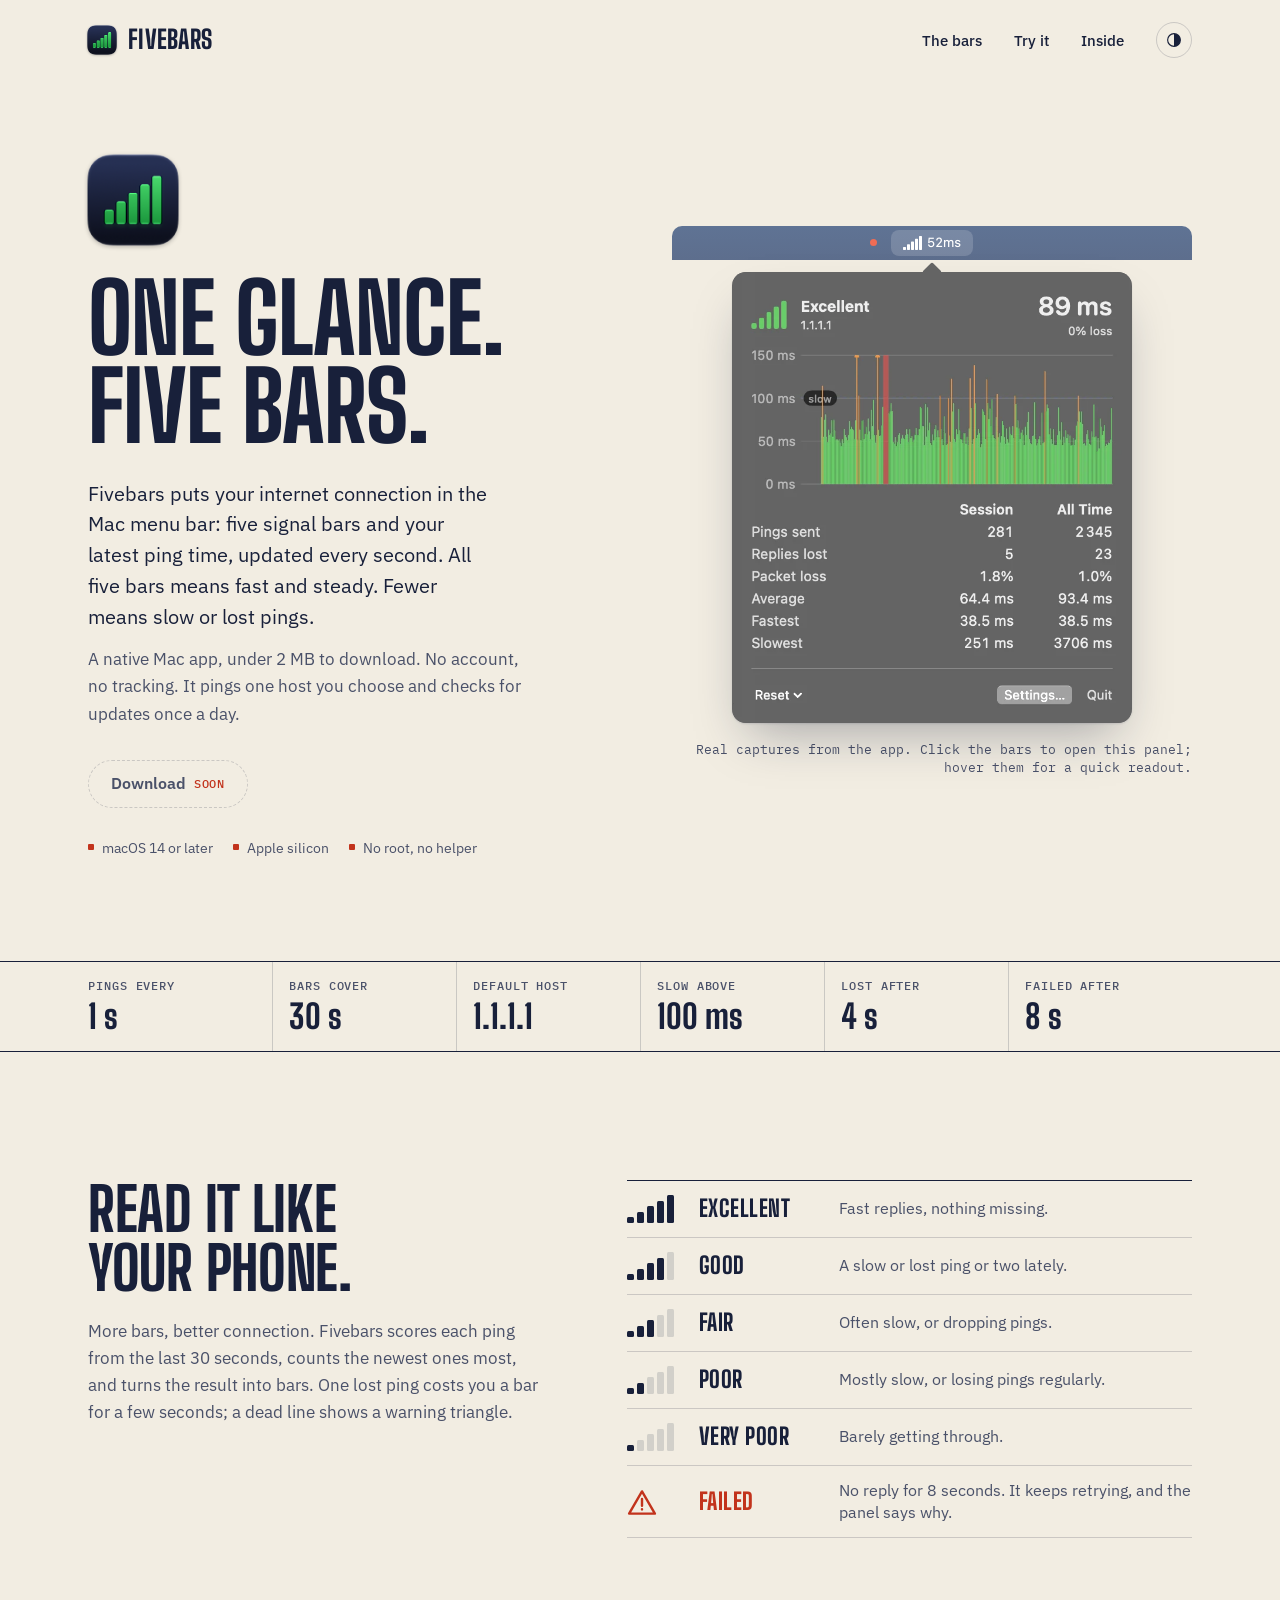
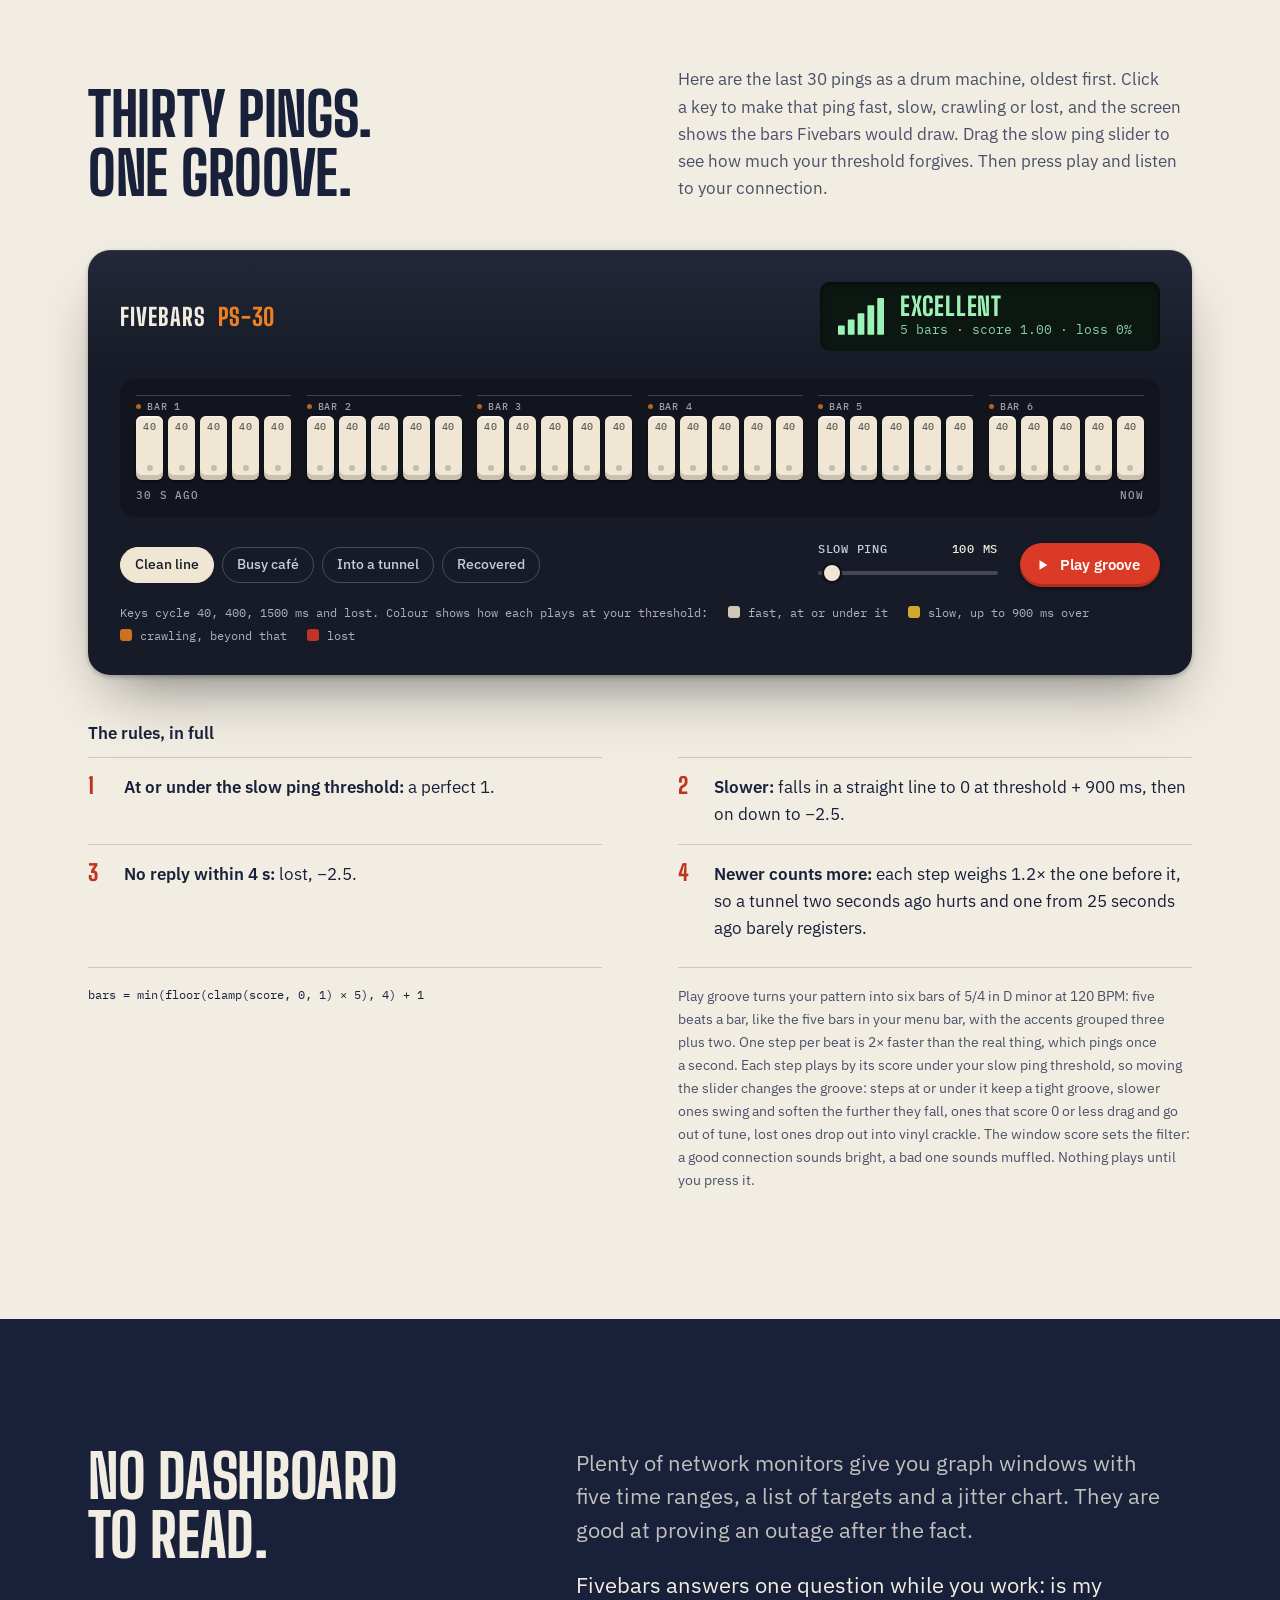
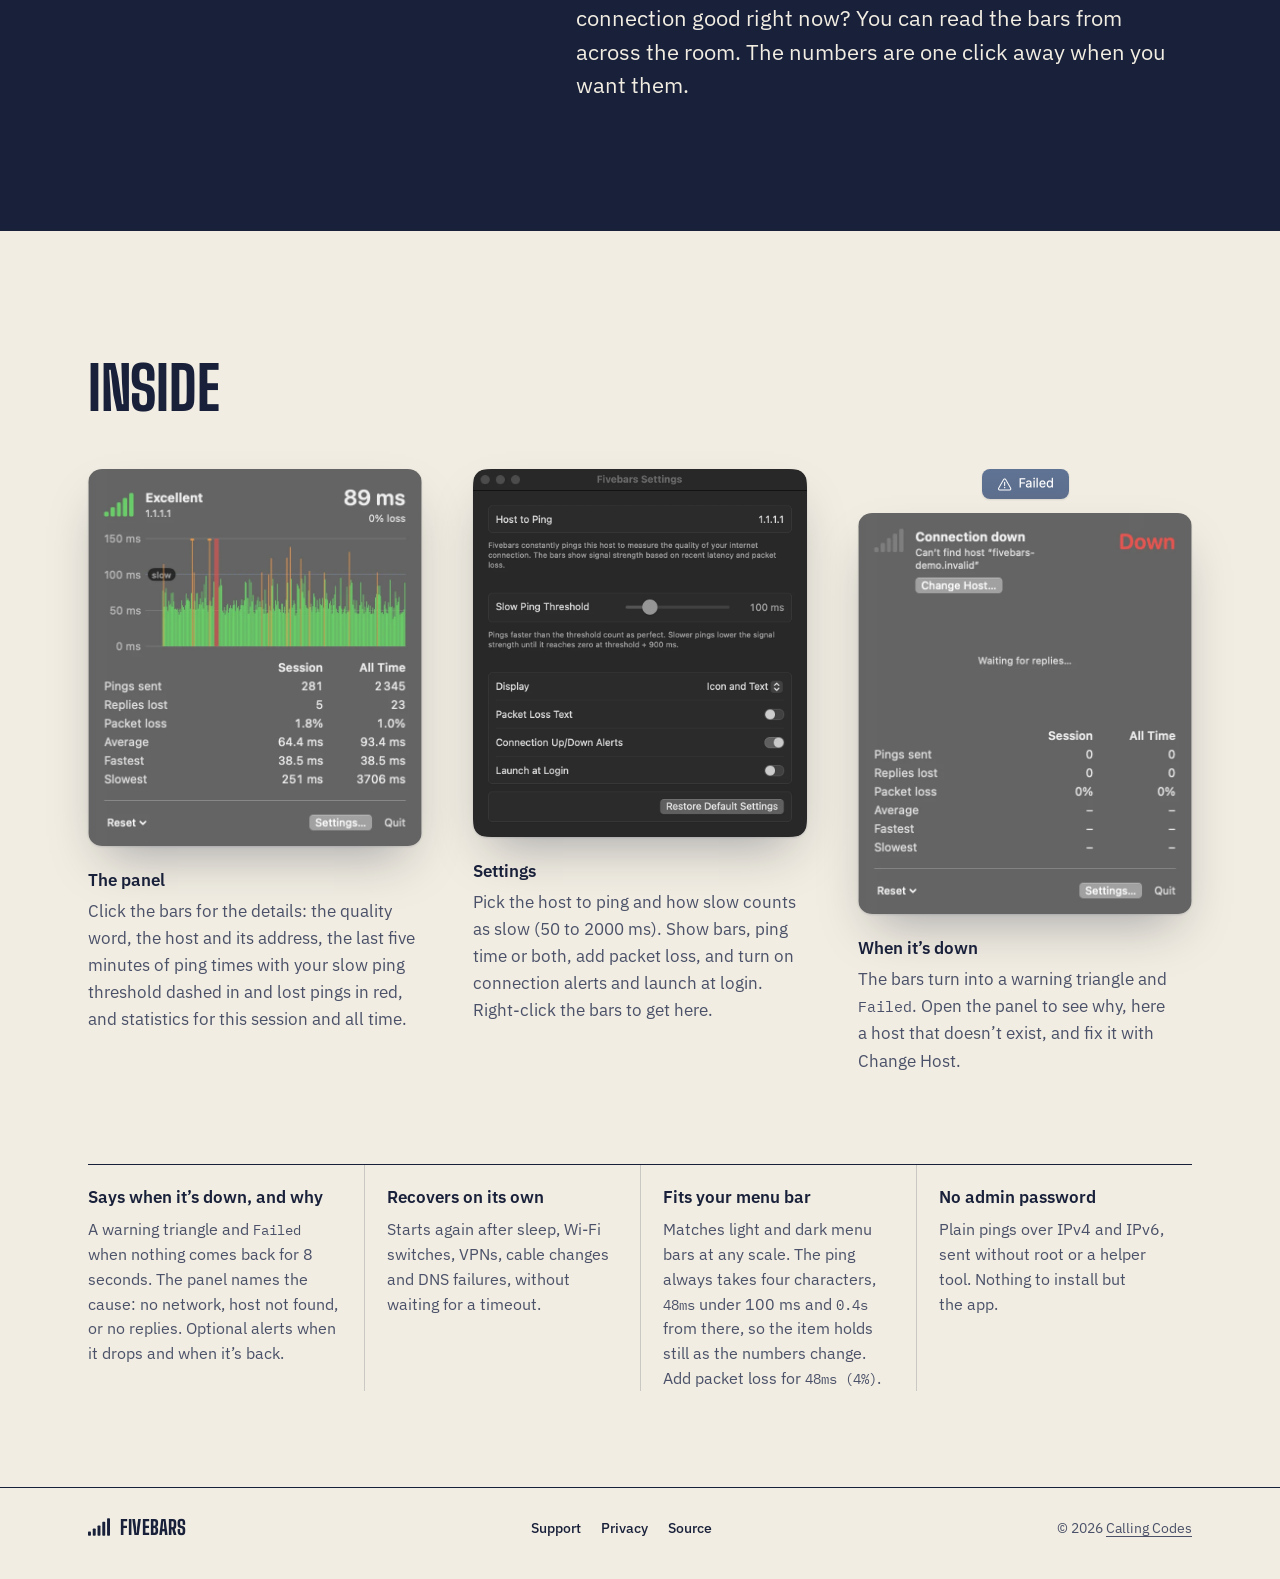
==== site/index.html @ 8a267582 "Fivebars 0.9.0" ====
<!doctype html>
<!--
  PRODUCT NAME: one token.
  The name lives in data-product-name on <html> below. assets/site.js copies it into every
  element marked data-product, into <title>, into meta[name=description] (from its
  data-template, where {name} is replaced) and into aria-labels marked data-product-aria.
  The literal text in the markup is only the no-JS fallback; to rename everywhere, also run:
    sed -i '' 's/Fivebars/NewName/g' site/index.html
-->
<html lang="en" data-product-name="Fivebars">
<head>
<meta charset="utf-8">
<meta name="viewport" content="width=device-width, initial-scale=1">
<title data-template="{name}: Mac menu bar ping and network monitor">Fivebars: Mac menu bar ping and network monitor</title>
<meta name="description" content="Fivebars is a macOS menu bar network monitor. It pings once a second and shows your connection as five signal bars and your latest ping time." data-template="{name} is a macOS menu bar network monitor. It pings once a second and shows your connection as five signal bars and your latest ping time.">
<meta name="color-scheme" content="light dark">
<link rel="canonical" href="https://callingcodes.com/fivebars/">
<meta property="og:type" content="website">
<meta property="og:site_name" content="Calling Codes">
<meta property="og:title" content="Fivebars: your internet connection, in five bars">
<meta property="og:description" content="A Mac menu bar app that pings once a second and shows your connection as five signal bars and your latest ping time. Fewer bars means slow or lost pings.">
<meta property="og:url" content="https://callingcodes.com/fivebars/">
<meta property="og:image" content="https://callingcodes.com/fivebars/assets/og.png">
<meta property="og:image:width" content="1200">
<meta property="og:image:height" content="630">
<meta property="og:image:alt" content="Fivebars: your internet connection, in five bars">
<meta name="twitter:card" content="summary_large_image">
<meta name="twitter:title" content="Fivebars: your internet connection, in five bars">
<meta name="twitter:description" content="A Mac menu bar app that pings once a second and shows your connection as five signal bars and your latest ping time. Fewer bars means slow or lost pings.">
<meta name="twitter:image" content="https://callingcodes.com/fivebars/assets/og.png">
<link rel="icon" href="assets/icon-64.png" sizes="64x64" type="image/png">
<link rel="icon" href="assets/icon-128.png" sizes="128x128" type="image/png">
<link rel="apple-touch-icon" href="assets/apple-touch-icon.png">
<link rel="preconnect" href="https://fonts.googleapis.com">
<link rel="preconnect" href="https://fonts.gstatic.com" crossorigin>
<link href="https://fonts.googleapis.com/css2?family=Big+Shoulders+Display:wght@700;800&family=IBM+Plex+Mono:wght@400;500&family=IBM+Plex+Sans:wght@400;500;600&display=swap" rel="stylesheet">
<link rel="stylesheet" href="assets/site.css">
<script type="application/ld+json">
{
  "@context": "https://schema.org",
  "@type": "SoftwareApplication",
  "@id": "https://callingcodes.com/fivebars/#app",
  "name": "Fivebars",
  "description": "Fivebars is a macOS menu bar network monitor. It pings once a second and shows your connection as five signal bars and your latest ping time.",
  "url": "https://callingcodes.com/fivebars/",
  "image": "https://callingcodes.com/fivebars/assets/og.png",
  "screenshot": "https://callingcodes.com/fivebars/assets/popover.webp",
  "operatingSystem": "macOS 14+",
  "applicationCategory": "UtilitiesApplication",
  "publisher": {
    "@type": "Organization",
    "@id": "https://callingcodes.com/#organization",
    "name": "Calling Codes",
    "url": "https://callingcodes.com/"
  },
  "author": {
    "@type": "Person",
    "@id": "https://louis.io/#person",
    "name": "Louis Rouffineau",
    "url": "https://louis.io/"
  }
}
</script>
<script>try{var t=localStorage.getItem("fivebars-theme");if(t==="light"||t==="dark")document.documentElement.setAttribute("data-theme",t)}catch(e){}</script>
</head>
<body>
<a class="skip" href="#main">Skip to content</a>

<header class="top wrap">
  <a class="wordmark" href="#top" aria-label="Fivebars, home" data-product-aria="{name}, home">
    <img class="mark" src="assets/icon-64.png" srcset="assets/icon-64.png 1x, assets/icon-128.png 2x" width="36" height="36" alt="">
    <span data-product>Fivebars</span>
  </a>
  <nav class="nav" aria-label="Primary">
    <a href="#bars">The bars</a>
    <a href="#sequencer">Try it</a>
    <a href="#inside">Inside</a>
    <button class="theme" type="button" aria-label="Switch color theme" title="Switch color theme">
      <svg viewBox="0 0 24 24" aria-hidden="true"><circle cx="12" cy="12" r="8.5"/><path d="M12 3.5a8.5 8.5 0 0 1 0 17z" class="fill"/></svg>
    </button>
  </nav>
</header>

<main id="main">
<section class="hero wrap" id="top">
  <div class="hero-copy">
    <img class="app-icon" src="assets/icon-128.png" srcset="assets/icon-128.png 1x, assets/icon-256.png 2x" width="112" height="112" alt="Fivebars app icon">
    <h1>One glance.<br>Five bars.</h1>
    <p class="lede"><span data-product>Fivebars</span> puts your internet connection in the Mac menu bar: five signal bars and your latest ping time, updated every second. All five bars means fast and steady. Fewer means slow or lost pings.</p>
    <p class="lineage">A&nbsp;native Mac app, under 2&nbsp;MB to download. No&nbsp;account, no&nbsp;tracking. It pings one host you choose and checks for updates once a&nbsp;day.</p>
    <div class="ctas">
      <!-- Coming soon until the first notarized release is on R2. Then: data-href -> href, drop
           aria-disabled and title, and swap "ghost" + <em>soon</em> for the live button style. -->
      <a class="btn ghost" data-href="https://callingcodes.com/fivebars/download/latest" aria-disabled="true" title="No release yet">Download <em>soon</em></a>
    </div>
    <ul class="specs" aria-label="Requirements">
      <li>macOS 14 or later</li>
      <li>Apple silicon</li>
      <li>No root, no helper</li>
    </ul>
  </div>

  <figure class="stage" aria-label="Fivebars in the menu bar with its panel open" data-product-aria="{name} in the menu bar with its panel open">
    <div class="menubar">
      <span class="tempo" aria-hidden="true"></span>
      <span class="pill" tabindex="0" aria-describedby="pill-tip"><img src="assets/menubar.png" width="70" height="20" alt="Menu bar item: five bars and 52ms"><span class="tip" id="pill-tip" role="tooltip">Latest Ping Time: 52ms
Recent Packet Loss: 0%</span></span>
    </div>
    <div class="popover">
      <img src="assets/popover.webp" width="682" height="770" alt="The Fivebars panel: five green bars, Excellent, host 1.1.1.1, 89 ms and 0% loss, then five minutes of ping times, mostly green with a few orange slow pings and one red lost ping, and statistics for this session and all time" fetchpriority="high">
    </div>
    <figcaption>Real captures from the app. Click the bars to open this panel; hover them for a&nbsp;quick readout.</figcaption>
  </figure>
</section>

<section class="report" aria-label="Defaults">
  <dl class="wrap report-row">
    <div><dt>Pings every</dt><dd>1 s</dd></div>
    <div><dt>Bars cover</dt><dd>30 s</dd></div>
    <div><dt>Default host</dt><dd>1.1.1.1</dd></div>
    <div><dt>Slow above</dt><dd>100 ms</dd></div>
    <div><dt>Lost after</dt><dd>4 s</dd></div>
    <div><dt>Failed after</dt><dd>8 s</dd></div>
  </dl>
</section>

<section class="ladder-section wrap" id="bars">
  <div class="ladder-intro">
    <h2>Read it like your phone.</h2>
    <p>More bars, better connection. <span data-product>Fivebars</span> scores each ping from the last 30 seconds, counts the newest ones most, and turns the result into bars. One lost ping costs you a&nbsp;bar for a&nbsp;few seconds; a&nbsp;dead line shows a&nbsp;warning triangle.</p>
  </div>
  <ol class="ladder" aria-label="What each reading means">
    <li data-bars="5"><span class="glyph" aria-hidden="true"><i></i><i></i><i></i><i></i><i></i></span><strong>Excellent</strong><span>Fast replies, nothing missing.</span></li>
    <li data-bars="4"><span class="glyph" aria-hidden="true"><i></i><i></i><i></i><i></i><i></i></span><strong>Good</strong><span>A&nbsp;slow or lost ping or two lately.</span></li>
    <li data-bars="3"><span class="glyph" aria-hidden="true"><i></i><i></i><i></i><i></i><i></i></span><strong>Fair</strong><span>Often slow, or dropping pings.</span></li>
    <li data-bars="2"><span class="glyph" aria-hidden="true"><i></i><i></i><i></i><i></i><i></i></span><strong>Poor</strong><span>Mostly slow, or losing pings regularly.</span></li>
    <li data-bars="1"><span class="glyph" aria-hidden="true"><i></i><i></i><i></i><i></i><i></i></span><strong>Very poor</strong><span>Barely getting through.</span></li>
    <li data-bars="0" class="down"><span class="glyph" aria-hidden="true"><svg viewBox="0 0 20 18"><path d="M10 1.6 18.6 16.4H1.4z"/><path d="M10 6.6v4.6M10 13.4v.2" class="stroke"/></svg></span><strong>Failed</strong><span>No reply for 8 seconds. It keeps retrying, and the panel says why.</span></li>
  </ol>
</section>

<section class="seq-section wrap" id="sequencer">
  <div class="seq-intro">
    <h2>Thirty pings.<br>One groove.</h2>
    <p>Here are the last 30 pings as a&nbsp;drum machine, oldest first. Click a&nbsp;key to make that ping fast, slow, crawling or lost, and the screen shows the bars <span data-product>Fivebars</span> would draw. Drag the slow ping slider to see how much your threshold forgives. Then press play and listen to your connection.</p>
  </div>

  <div class="machine" aria-labelledby="machine-title">
    <div class="machine-top">
      <p class="machine-title" id="machine-title"><span data-product>Fivebars</span> <span class="model">PS-30</span></p>
      <div class="lcd" aria-live="polite">
        <svg class="lcd-bars" viewBox="0 0 75 60" aria-hidden="true"><rect x="0" y="45" width="11" height="15" rx="1.5"/><rect x="16" y="35" width="11" height="25" rx="1.5"/><rect x="32" y="25" width="11" height="35" rx="1.5"/><rect x="48" y="12" width="11" height="48" rx="1.5"/><rect x="64" y="0" width="11" height="60" rx="1.5"/></svg>
        <div class="lcd-text">
          <p class="lcd-word" id="q-word">Excellent</p>
          <p class="lcd-nums"><span id="q-bars">5 bars</span> &middot; score <span id="q-score">1.00</span> &middot; loss <span id="q-loss">0%</span></p>
        </div>
      </div>
    </div>

    <div class="pads-wrap">
      <div class="pads" id="pads" role="group" aria-label="30 pings in six bars of five, oldest first"></div>
      <div class="pads-axis" aria-hidden="true"><span>30 s ago</span><span>now</span></div>
    </div>

    <div class="controls">
      <div class="patterns" role="group" aria-label="Patterns">
        <button type="button" class="key-btn" data-pattern="clean" aria-pressed="true">Clean line</button>
        <button type="button" class="key-btn" data-pattern="cafe" aria-pressed="false">Busy caf&eacute;</button>
        <button type="button" class="key-btn" data-pattern="tunnel" aria-pressed="false">Into a&nbsp;tunnel</button>
        <button type="button" class="key-btn" data-pattern="recover" aria-pressed="false">Recovered</button>
      </div>
      <div class="transport">
        <label class="knob">
          <span>Slow ping <output id="o-low" for="low">100 ms</output></span>
          <input id="low" type="range" min="50" max="2000" step="10" value="100">
        </label>
        <button type="button" class="play" id="play" aria-pressed="false">
          <svg viewBox="0 0 16 16" aria-hidden="true"><path class="i-play" d="M4 2.5v11l9-5.5z"/><path class="i-stop" d="M3.5 3.5h9v9h-9z"/></svg>
          <span id="play-label">Play groove</span>
        </button>
      </div>
    </div>
    <p class="legend" aria-hidden="true">
      <span>Keys cycle 40, 400, 1500 ms and lost. Colour shows how each plays at your threshold:</span>
      <span><i class="k fast"></i>fast, at or under it</span>
      <span><i class="k slow"></i>slow, up to 900 ms over</span>
      <span><i class="k crawl"></i>crawling, beyond that</span>
      <span><i class="k lost"></i>lost</span>
    </p>
  </div>

  <div class="seq-rules">
    <h3>The rules, in full</h3>
    <ol class="rules">
      <li><strong>At or under the slow ping threshold:</strong> a&nbsp;perfect 1.</li>
      <li><strong>Slower:</strong> falls in a&nbsp;straight line to 0 at threshold&nbsp;+&nbsp;900&nbsp;ms, then on down to &minus;2.5.</li>
      <li><strong>No reply within 4 s:</strong> lost, &minus;2.5.</li>
      <li><strong>Newer counts more:</strong> each step weighs 1.2&times; the one before it, so a&nbsp;tunnel two seconds ago hurts and one from 25 seconds ago barely registers.</li>
    </ol>
    <p class="formula"><code>bars = min(floor(clamp(score, 0, 1) &times; 5), 4) + 1</code></p>
    <p class="note">Play groove turns your pattern into six bars of 5/4 in D minor at 120&nbsp;BPM: five beats a&nbsp;bar, like the five bars in your menu bar, with the accents grouped three plus two. One step per beat is 2&times; faster than the real thing, which pings once a&nbsp;second. Each step plays by its score under your slow ping threshold, so moving the slider changes the groove: steps at or under it keep a&nbsp;tight groove, slower ones swing and soften the further they fall, ones that score 0 or less drag and go out of tune, lost ones drop out into vinyl crackle. The window score sets the filter: a&nbsp;good connection sounds bright, a&nbsp;bad one sounds muffled. Nothing plays until you press it.</p>
  </div>
</section>

<section class="contrast">
  <div class="wrap contrast-grid">
    <h2>No dashboard to read.</h2>
    <div class="contrast-text">
      <p>Plenty of network monitors give you graph windows with five time ranges, a&nbsp;list of targets and a&nbsp;jitter chart. They are good at proving an outage after the fact.</p>
      <p><span data-product>Fivebars</span> answers one question while you work: is my connection good right now? You can read the bars from across the room. The numbers are one click away when you want them.</p>
    </div>
  </div>
</section>

<section class="inside wrap" id="inside">
  <h2>Inside</h2>
  <div class="inside-grid">
    <figure class="shot">
      <img src="assets/popover.webp" width="682" height="770" loading="lazy" alt="The panel: quality word, host, latest ping, a five-minute ping chart with the slow ping threshold marked, and session and all-time statistics with a Reset menu">
      <figcaption>
        <h3>The panel</h3>
        <p>Click the bars for the details: the quality word, the host and its address, the last five minutes of ping times with your slow ping threshold dashed in and lost pings in red, and statistics for this session and all time.</p>
      </figcaption>
    </figure>
    <figure class="shot">
      <img src="assets/settings.webp" width="880" height="970" loading="lazy" alt="The Fivebars Settings window: host to ping set to 1.1.1.1, slow ping threshold slider at 100 ms, display set to Icon and Text, switches for packet loss text, connection alerts and launch at login, and Restore Default Settings">
      <figcaption>
        <h3>Settings</h3>
        <p>Pick the host to ping and how slow counts as slow (50 to 2000&nbsp;ms). Show bars, ping time or both, add packet loss, and turn on connection alerts and launch at login. Right-click the bars to get here.</p>
      </figcaption>
    </figure>
    <figure class="shot shot-down">
      <span class="failed-pill"><img src="assets/menubar-failed.png" width="67" height="20" loading="lazy" alt="Menu bar item: a warning triangle and Failed"></span>
      <img src="assets/popover-down.webp" width="682" height="820" loading="lazy" alt="The panel when the connection is down: grey bars, Connection down, Can&rsquo;t find host, a Change Host button and a red Down where the ping time usually is">
      <figcaption>
        <h3>When it&rsquo;s down</h3>
        <p>The bars turn into a&nbsp;warning triangle and <code>Failed</code>. Open the panel to see why, here a&nbsp;host that doesn&rsquo;t exist, and fix it with Change Host.</p>
      </figcaption>
    </figure>
  </div>

  <ul class="features">
    <li><h3>Says when it&rsquo;s down, and why</h3><p>A&nbsp;warning triangle and <code>Failed</code> when nothing comes back for 8 seconds. The panel names the cause: no network, host not found, or no replies. Optional alerts when it drops and when it&rsquo;s back.</p></li>
    <li><h3>Recovers on its own</h3><p>Starts again after sleep, Wi-Fi switches, VPNs, cable changes and DNS failures, without waiting for a&nbsp;timeout.</p></li>
    <li><h3>Fits your menu bar</h3><p>Matches light and dark menu bars at any scale. The ping always takes four characters, <code>48ms</code> under 100&nbsp;ms and <code>0.4s</code> from there, so the item holds still as the numbers change. Add packet loss for <code>48ms (4%)</code>.</p></li>
    <li><h3>No admin password</h3><p>Plain pings over IPv4 and IPv6, sent without root or a&nbsp;helper tool. Nothing to install but the app.</p></li>
  </ul>
</section>
</main>

<footer class="foot">
  <div class="wrap foot-row">
    <span class="wordmark small"><svg class="mark" viewBox="0 0 30 24" aria-hidden="true"><rect x="0" y="18" width="4" height="6" rx="1"/><rect x="6.5" y="14" width="4" height="10" rx="1"/><rect x="13" y="10" width="4" height="14" rx="1"/><rect x="19.5" y="5" width="4" height="19" rx="1"/><rect x="26" y="0" width="4" height="24" rx="1"/></svg><span data-product>Fivebars</span></span>
    <nav class="foot-links" aria-label="Footer">
      <!-- Extensionless links match the canonicals: Cloudflare Workers (html_handling auto-trailing-slash) redirects support.html to support. -->
      <a href="support">Support</a>
      <a href="privacy">Privacy</a>
      <a href="https://github.com/callingcodes/fivebars">Source</a>
    </nav>
    <p>&copy; 2026 <a href="/">Calling Codes</a></p>
  </div>
</footer>

<button type="button" class="stop-chip" id="stop-chip" hidden>
  <svg viewBox="0 0 16 16" aria-hidden="true"><path d="M3.5 3.5h9v9h-9z"/></svg>Stop music
</button>

<script src="assets/site.js" defer></script>
</body>
</html>
---- site/assets/site.css ----
/* Two inks on card stock for the page; one piece of studio hardware in the middle of it. */

:root {
  --paper: #f2ede2;
  --paper-2: #e8e1d2;
  --ink: #18203a;
  --ink-2: #4a5169;
  --rule: rgba(24, 32, 58, 0.18);
  --signal: #c2331c;
  --signal-ink: #fff8f2;
  --bar-off: rgba(24, 32, 58, 0.14);
  --code-bg: #18203a;
  --code-fg: #ece6d8;
  --code-dim: #9ea6c2;
  --shadow: 0 1px 2px rgba(24, 32, 58, 0.12), 0 24px 48px -16px rgba(24, 32, 58, 0.35);
  --display: "Big Shoulders Display", "Arial Narrow", sans-serif;
  --sans: "IBM Plex Sans", system-ui, sans-serif;
  --mono: "IBM Plex Mono", ui-monospace, monospace;
  --gutter: clamp(16px, 4vw, 48px);
  color-scheme: light;
}

@media (prefers-color-scheme: dark) {
  :root:not([data-theme="light"]) {
    --paper: #10131c;
    --paper-2: #181c28;
    --ink: #ece6d8;
    --ink-2: #a9adbd;
    --rule: rgba(236, 230, 216, 0.16);
    --signal: #ff6b4f;
    --signal-ink: #1a0d08;
    --bar-off: rgba(236, 230, 216, 0.14);
    --code-bg: #080a10;
    --code-fg: #ece6d8;
    --code-dim: #8a90a6;
    --shadow: 0 0 0 1px rgba(236, 230, 216, 0.1), 0 1px 2px rgba(0, 0, 0, 0.4), 0 24px 48px -16px rgba(0, 0, 0, 0.7);
    color-scheme: dark;
  }
}

:root[data-theme="dark"] {
  --paper: #10131c;
  --paper-2: #181c28;
  --ink: #ece6d8;
  --ink-2: #a9adbd;
  --rule: rgba(236, 230, 216, 0.16);
  --signal: #ff6b4f;
  --signal-ink: #1a0d08;
  --bar-off: rgba(236, 230, 216, 0.14);
  --code-bg: #080a10;
  --code-fg: #ece6d8;
  --code-dim: #8a90a6;
  --shadow: 0 0 0 1px rgba(236, 230, 216, 0.1), 0 1px 2px rgba(0, 0, 0, 0.4), 0 24px 48px -16px rgba(0, 0, 0, 0.7);
  color-scheme: dark;
}

*, *::before, *::after { box-sizing: border-box; }

html { scroll-behavior: smooth; -webkit-text-size-adjust: 100%; }
@media (prefers-reduced-motion: reduce) { html { scroll-behavior: auto; } }

body {
  margin: 0;
  background: var(--paper);
  color: var(--ink);
  font: 400 1.0625rem/1.6 var(--sans);
  -webkit-font-smoothing: antialiased;
}

::selection { background: var(--signal); color: var(--signal-ink); }
:focus-visible { outline: 2px solid var(--signal); outline-offset: 3px; border-radius: 4px; }

img { display: block; max-width: 100%; height: auto; }
a { color: inherit; text-underline-offset: 0.2em; text-decoration-thickness: 1px; }
a:hover { color: var(--signal); }
code { font-family: var(--mono); font-size: 0.9em; }
p { margin: 0 0 1em; }
h1, h2, h3 { margin: 0; text-wrap: balance; }
p, li, figcaption { text-wrap: pretty; }

.wrap { width: 100%; max-width: 1200px; margin: 0 auto; padding: 0 var(--gutter); }

.skip { position: absolute; left: -9999px; top: 0; }
.skip:focus { left: 16px; top: 16px; z-index: 10; background: var(--ink); color: var(--paper); padding: 8px 12px; }

/* Header */
.top { display: flex; align-items: center; justify-content: space-between; gap: 16px; padding-top: 22px; padding-bottom: 22px; }
.wordmark { display: inline-flex; align-items: center; gap: 10px; text-decoration: none; font: 800 1.6rem/1 var(--display); letter-spacing: 0.01em; text-transform: uppercase; }
.wordmark .mark { width: 28px; height: 22px; fill: currentColor; }
.wordmark:hover { color: inherit; }
.wordmark:hover .mark rect:last-child { fill: var(--signal); }
.wordmark.small { font-size: 1.25rem; }
.wordmark.small .mark { width: 22px; height: 18px; }
/* The app icon carries ~10% transparent margin (macOS icon grid); pull it out so the squircle sits on the gutter and the header keeps its height. */
.wordmark img.mark { width: 36px; height: 36px; margin: -6px -2px -6px -4px; }

.nav { display: flex; align-items: center; gap: clamp(14px, 3vw, 32px); font-size: 0.95rem; font-weight: 500; }
.nav a { text-decoration: none; }
.nav a:hover { text-decoration: underline; }
.theme { appearance: none; border: 1px solid var(--rule); background: transparent; color: var(--ink); width: 36px; height: 36px; border-radius: 50%; display: grid; place-items: center; cursor: pointer; padding: 0; }
.theme:hover { border-color: var(--ink); }
.theme svg { width: 18px; height: 18px; fill: none; stroke: currentColor; stroke-width: 1.5; }
.theme .fill { fill: currentColor; stroke: none; }

/* Hero */
.hero { display: grid; grid-template-columns: minmax(0, 1fr) minmax(0, 1fr); gap: clamp(32px, 5vw, 72px); align-items: center; padding-top: clamp(24px, 5vw, 64px); padding-bottom: clamp(56px, 8vw, 112px); }
.app-icon { display: block; width: 112px; height: auto; margin: 0 0 18px -11px; }
h1 { font: 800 clamp(3.4rem, 8.6vw, 6rem)/0.92 var(--display); text-transform: uppercase; letter-spacing: -0.01em; margin-bottom: 28px; }
.lede { font-size: clamp(1.125rem, 1.6vw, 1.3rem); line-height: 1.5; max-width: 34ch; margin-bottom: 14px; }
.lineage { color: var(--ink-2); max-width: 44ch; margin-bottom: 32px; }

.ctas { display: flex; flex-wrap: wrap; gap: 12px; margin-bottom: 28px; }
.btn { display: inline-flex; align-items: center; gap: 8px; min-height: 48px; padding: 0 22px; border-radius: 999px; font-weight: 600; font-size: 1rem; text-decoration: none; border: 1.5px solid var(--ink); transition: background-color 160ms ease-out, color 160ms ease-out, transform 160ms ease-out; }
.btn.primary { background: var(--ink); color: var(--paper); }
.btn.primary:hover { background: var(--signal); border-color: var(--signal); color: var(--signal-ink); }
.btn.primary:active { transform: translateY(1px); }
.btn.ghost { color: var(--ink-2); border-color: var(--rule); border-style: dashed; cursor: not-allowed; }
.btn.ghost em { font-style: normal; font-family: var(--mono); font-size: 0.75rem; font-weight: 500; text-transform: uppercase; letter-spacing: 0.06em; color: var(--signal); }

.specs { display: flex; flex-wrap: wrap; gap: 8px 20px; list-style: none; margin: 0; padding: 0; font-size: 0.9rem; color: var(--ink-2); }
.specs li { display: inline-flex; align-items: center; gap: 8px; }
.specs li::before { content: ""; width: 6px; height: 6px; border-radius: 1px; background: var(--signal); }

/* Stage: menu bar strip with the real popover hanging from it */
/* One anchor: the stage centre. The pill sits in the middle grid column and the popover is centred, so the arrow (left: 50%) lands under the pill's middle at any width and for any item width (52ms or Failed). */
.stage { margin: 0; position: relative; display: flex; flex-direction: column; align-items: center; }
.menubar { width: 100%; height: 34px; border-radius: 10px 10px 0 0; background: linear-gradient(#5f7394, #5d6e8d); display: grid; grid-template-columns: minmax(0, 1fr) auto minmax(0, 1fr); align-items: center; }
.tempo { justify-self: end; width: 7px; height: 7px; border-radius: 50%; background: #ff6b4f; margin-right: 14px; opacity: 0.9; }
.pill { display: inline-flex; align-items: center; height: 26px; padding: 0 6px; border-radius: 8px; background: rgba(255, 255, 255, 0.16); }
.pill img { width: auto; height: 20px; }
.popover { position: relative; width: min(100%, 400px); margin-top: 12px; border-radius: 14px; box-shadow: var(--shadow); background: #646464; }
.popover::before { content: ""; position: absolute; top: -7px; left: 50%; margin-left: -7px; width: 14px; height: 14px; background: #646464; transform: rotate(45deg); border-radius: 2px; }
.popover img { position: relative; border-radius: 14px; }
.stage figcaption { align-self: stretch; margin-top: 18px; font: 400 0.8rem/1.4 var(--mono); color: var(--ink-2); text-align: right; }

/* Report strip */
.report { border-top: 1.5px solid var(--ink); border-bottom: 1.5px solid var(--ink); }
.report-row { display: grid; grid-template-columns: repeat(6, minmax(0, 1fr)); margin: 0 auto; }
.report-row div { padding: 18px 16px; border-left: 1px solid var(--rule); }
.report-row div:first-child { border-left: 0; padding-left: 0; }
.report dt { font: 500 0.72rem/1 var(--mono); letter-spacing: 0.08em; text-transform: uppercase; color: var(--ink-2); margin-bottom: 8px; }
.report dd { margin: 0; font: 800 clamp(1.5rem, 2.6vw, 2.1rem)/1 var(--display); font-variant-numeric: tabular-nums; }

/* Section headings */
h2 { font: 800 clamp(2.4rem, 5vw, 3.75rem)/0.98 var(--display); text-transform: uppercase; letter-spacing: -0.005em; }
h3 { font-size: 1.05rem; font-weight: 600; line-height: 1.3; }

/* What the bars mean: the menu bar glyph, larger, with the app's own words */
.ladder-section { display: grid; grid-template-columns: minmax(0, 0.9fr) minmax(0, 1.1fr); gap: clamp(28px, 4vw, 48px) clamp(32px, 6vw, 96px); align-items: start; padding-top: clamp(72px, 10vw, 136px); }
.ladder-intro h2 { margin-bottom: 20px; }
.ladder-intro p { color: var(--ink-2); max-width: 46ch; margin: 0; }
.ladder { list-style: none; margin: 0; padding: 0; border-top: 1.5px solid var(--ink); }
.ladder li { display: grid; grid-template-columns: 52px minmax(7.5rem, auto) minmax(0, 1fr); align-items: center; gap: 4px 20px; padding: 14px 0; border-bottom: 1px solid var(--rule); }
.ladder strong { font: 800 1.45rem/1 var(--display); text-transform: uppercase; letter-spacing: 0.02em; }
.ladder li > span:last-child { color: var(--ink-2); font-size: 0.97rem; line-height: 1.4; }
.glyph { display: inline-flex; align-items: flex-end; gap: 3px; height: 28px; }
.glyph i { width: 7px; border-radius: 1.5px; background: var(--bar-off); transform-origin: bottom; transition: background-color 200ms ease-out, transform 260ms cubic-bezier(0.16, 1, 0.3, 1); }
.glyph i:nth-child(1) { height: 6px; } .glyph i:nth-child(2) { height: 11.5px; } .glyph i:nth-child(3) { height: 17px; } .glyph i:nth-child(4) { height: 22.5px; } .glyph i:nth-child(5) { height: 28px; }
.ladder li[data-bars="5"] i, .ladder li[data-bars="4"] i:nth-child(-n+4), .ladder li[data-bars="3"] i:nth-child(-n+3), .ladder li[data-bars="2"] i:nth-child(-n+2), .ladder li[data-bars="1"] i:nth-child(1) { background: var(--ink); }
.ladder li:hover i { transform: scaleY(1.08); }
.ladder li:hover i:nth-child(2) { transition-delay: 30ms; } .ladder li:hover i:nth-child(3) { transition-delay: 60ms; } .ladder li:hover i:nth-child(4) { transition-delay: 90ms; } .ladder li:hover i:nth-child(5) { transition-delay: 120ms; }
.glyph svg { width: 30px; height: 27px; }
.glyph svg path { fill: none; stroke: var(--signal); stroke-width: 1.6; stroke-linejoin: round; stroke-linecap: round; }
.ladder li.down strong { color: var(--signal); }

/* Hover readout on the hero menu bar item, worded like the app's tooltip */
.pill { position: relative; cursor: default; }
.pill:focus-visible { outline-color: #fff; }
.tip { position: absolute; top: calc(100% + 8px); left: 50%; z-index: 3; width: max-content; padding: 6px 9px; border-radius: 6px; background: #ececec; color: #1d1d1f; font: 400 0.75rem/1.35 var(--sans); white-space: pre-line; box-shadow: 0 0 0 0.5px rgba(0, 0, 0, 0.25), 0 4px 12px rgba(0, 0, 0, 0.25); opacity: 0; visibility: hidden; transform: translate(-50%, -2px); transition: opacity 140ms ease-out, transform 140ms ease-out, visibility 0s 140ms; pointer-events: none; }
.pill:hover .tip, .pill:focus-visible .tip { opacity: 1; visibility: visible; transform: translate(-50%, 0); transition-delay: 400ms, 400ms, 0s; }
.pill:focus-visible .tip { transition-delay: 0s; }

/* When the visitor's own connection drops: the app's words, in the page */
.signal-toast { position: fixed; left: 50%; bottom: 16px; z-index: 30; display: inline-flex; align-items: center; gap: 10px; width: max-content; max-width: min(720px, calc(100vw - 32px)); padding: 10px 16px 10px 12px; border-radius: 12px; background: var(--ink); color: var(--paper); font: 500 0.92rem/1.35 var(--sans); box-shadow: 0 2px 4px rgba(0, 0, 0, 0.25), 0 16px 32px -12px rgba(0, 0, 0, 0.45); transform: translate(-50%, 0); }
.signal-toast[hidden] { display: none; }
.signal-toast svg { width: 18px; height: 16px; flex: none; fill: none; stroke: currentColor; stroke-width: 1.6; stroke-linejoin: round; stroke-linecap: round; }
.signal-toast[data-state="down"] svg { stroke: var(--signal); }
.signal-toast .bars-ok { display: none; }
.signal-toast[data-state="up"] .bars-ok { display: inline; fill: #3fb562; stroke: none; }
.signal-toast[data-state="up"] .tri { display: none; }
.top.offline .mark rect { fill: var(--bar-off); }
.top.offline .mark rect:first-child { fill: var(--signal); }
@media (prefers-reduced-motion: no-preference) {
  .signal-toast { animation: toast-in 420ms cubic-bezier(0.16, 1, 0.3, 1) both; }
}
@keyframes toast-in { from { transform: translate(-50%, 12px); opacity: 0; } to { transform: translate(-50%, 0); opacity: 1; } }

/* Sequencer section */
.seq-section { display: grid; grid-template-columns: minmax(0, 1fr) minmax(0, 1fr); gap: clamp(28px, 4vw, 48px) clamp(32px, 6vw, 96px); padding-top: clamp(72px, 10vw, 136px); padding-bottom: clamp(72px, 10vw, 136px); }
.seq-intro { grid-column: 1 / -1; display: grid; grid-template-columns: minmax(0, 1fr) minmax(0, 1fr); gap: 16px clamp(32px, 6vw, 96px); align-items: end; }
.seq-intro p { color: var(--ink-2); max-width: 52ch; margin: 0; }

.machine { grid-column: 1 / -1; --chassis: #171b27; --chassis-2: #222838; --label: #c9ccd8; --k-fast: #efe7d3; --k-slow: #f2c230; --k-crawl: #ee7f22; --k-lost: #db3b26; background: linear-gradient(180deg, var(--chassis-2), var(--chassis) 120px); color: var(--label); border-radius: 22px; padding: clamp(18px, 3vw, 32px); box-shadow: inset 0 1px 0 rgba(255, 255, 255, 0.08), 0 2px 4px rgba(10, 12, 20, 0.25), 0 30px 60px -24px rgba(10, 12, 20, 0.55); }
:root[data-theme="dark"] .machine { box-shadow: inset 0 1px 0 rgba(255, 255, 255, 0.08), 0 0 0 1px rgba(236, 230, 216, 0.1), 0 30px 60px -24px rgba(0, 0, 0, 0.8); }
@media (prefers-color-scheme: dark) { :root:not([data-theme="light"]) .machine { box-shadow: inset 0 1px 0 rgba(255, 255, 255, 0.08), 0 0 0 1px rgba(236, 230, 216, 0.1), 0 30px 60px -24px rgba(0, 0, 0, 0.8); } }
.machine ::selection { background: var(--k-slow); color: #171b27; }
.machine-top { display: flex; flex-wrap: wrap; align-items: center; justify-content: space-between; gap: 16px 24px; margin-bottom: clamp(18px, 2.5vw, 28px); }
.machine-title { margin: 0; font: 800 1.5rem/1 var(--display); text-transform: uppercase; letter-spacing: 0.04em; color: #f1ece0; }
.machine-title .model { color: var(--k-crawl); margin-left: 6px; }
.lcd { display: flex; align-items: center; gap: 16px; background: #0d1712; border-radius: 10px; padding: 12px 18px; box-shadow: inset 0 2px 6px rgba(0, 0, 0, 0.6); color: #9df2b8; min-width: min(100%, 340px); }
.lcd[data-level="low"] { color: #ffb199; }
.lcd-bars { width: 46px; height: auto; flex: none; }
.lcd-bars rect { fill: currentColor; opacity: 0.18; transition: opacity 160ms ease-out; }
.lcd-bars rect.on { opacity: 1; }
.lcd-word { margin: 0 0 2px; font: 800 1.6rem/1 var(--display); text-transform: uppercase; letter-spacing: 0.03em; }
.lcd-nums { margin: 0; font: 400 0.8rem/1.3 var(--mono); font-variant-numeric: tabular-nums; opacity: 0.85; }

.pads-wrap { background: rgba(0, 0, 0, 0.22); border-radius: 14px; padding: clamp(10px, 1.6vw, 16px); }
.pads { display: grid; grid-template-columns: repeat(6, minmax(0, 1fr)); gap: 14px clamp(8px, 1.2vw, 16px); }
.bar { display: grid; grid-template-columns: repeat(5, minmax(0, 1fr)); gap: clamp(3px, 0.4vw, 5px); padding-top: 20px; border-top: 1px solid rgba(201, 204, 216, 0.24); position: relative; }
.bar-label { position: absolute; top: 6px; left: 0; display: inline-flex; align-items: center; gap: 6px; font: 500 0.62rem/1 var(--mono); letter-spacing: 0.08em; text-transform: uppercase; opacity: 0.75; }
.bar-label::before { content: ""; width: 5px; height: 5px; border-radius: 50%; background: var(--k-crawl); }
.pad { appearance: none; border: 0; padding: 0; height: clamp(44px, 5vw, 64px); border-radius: 6px; cursor: pointer; position: relative; background: var(--k-fast); box-shadow: inset 0 -5px 0 rgba(0, 0, 0, 0.16), inset 0 1px 0 rgba(255, 255, 255, 0.5), 0 2px 3px rgba(0, 0, 0, 0.45); transition: transform 120ms ease-out, filter 120ms ease-out, background-color 160ms ease-out; }
.pad[data-tier="slow"] { background: var(--k-slow); }
.pad[data-tier="crawl"] { background: var(--k-crawl); }
.pad[data-tier="lost"] { background: var(--k-lost); }
.pad-rtt { position: absolute; top: 6px; left: 0; right: 0; text-align: center; font: 500 0.6rem/1 var(--mono); font-variant-numeric: tabular-nums; letter-spacing: 0.02em; color: rgba(23, 27, 39, 0.68); pointer-events: none; }
.pad[data-tier="lost"] .pad-rtt { color: rgba(255, 248, 242, 0.85); }
.pad:hover { filter: brightness(1.08); }
.pad:active { transform: translateY(1px); }
.pad.bar-start { box-shadow: inset 0 -5px 0 rgba(0, 0, 0, 0.16), inset 0 2px 0 rgba(255, 255, 255, 0.7), 0 2px 3px rgba(0, 0, 0, 0.45); }
.pad::after { content: ""; position: absolute; left: 50%; bottom: 9px; width: 6px; height: 6px; border-radius: 50%; transform: translateX(-50%); background: rgba(0, 0, 0, 0.18); }
.pad.playing { transform: translateY(2px); filter: brightness(1.15); }
.pad.playing::after { background: #fff; box-shadow: 0 0 6px 2px rgba(255, 255, 255, 0.75); }
.pad:focus-visible { outline: 2px solid #fff; outline-offset: 2px; }
.pads-axis { display: flex; justify-content: space-between; margin-top: 10px; font: 500 0.7rem/1 var(--mono); letter-spacing: 0.08em; text-transform: uppercase; opacity: 0.75; }

.controls { display: flex; flex-wrap: wrap; align-items: center; justify-content: space-between; gap: 16px 24px; margin-top: clamp(18px, 2.5vw, 26px); }
.patterns { display: flex; flex-wrap: wrap; gap: 8px; }
.key-btn { appearance: none; border: 1px solid rgba(201, 204, 216, 0.28); background: transparent; color: var(--label); font: 500 0.85rem/1 var(--sans); padding: 10px 14px; border-radius: 999px; cursor: pointer; transition: background-color 140ms ease-out, color 140ms ease-out, border-color 140ms ease-out; }
.key-btn:hover { border-color: var(--label); color: #fff; }
.key-btn[aria-pressed="true"] { background: var(--k-fast); border-color: var(--k-fast); color: #171b27; }
.key-btn:focus-visible, .play:focus-visible { outline: 2px solid #fff; outline-offset: 2px; }
.transport { display: flex; flex-wrap: wrap; align-items: center; gap: 16px 22px; }
.knob { display: grid; gap: 4px; font: 500 0.75rem/1 var(--mono); letter-spacing: 0.06em; text-transform: uppercase; min-width: 180px; }
.knob span { display: flex; justify-content: space-between; gap: 10px; }
.knob output { color: #f1ece0; font-variant-numeric: tabular-nums; }
.play { appearance: none; display: inline-flex; align-items: center; gap: 10px; min-height: 44px; padding: 0 20px 0 16px; border: 0; border-radius: 999px; background: var(--k-lost); color: #fff; font: 600 0.95rem/1 var(--sans); cursor: pointer; box-shadow: inset 0 -3px 0 rgba(0, 0, 0, 0.2), 0 2px 4px rgba(0, 0, 0, 0.4); transition: filter 140ms ease-out; }
.play:hover { filter: brightness(1.1); }
.play:disabled { opacity: 0.5; cursor: not-allowed; }
.play svg { width: 14px; height: 14px; fill: currentColor; }
.play .i-stop, .play[aria-pressed="true"] .i-play { display: none; }
.play[aria-pressed="true"] .i-stop { display: inline; }
.legend { display: flex; flex-wrap: wrap; gap: 8px 20px; margin: 18px 0 0; font: 400 0.78rem/1.2 var(--mono); opacity: 0.85; }
.legend span { display: inline-flex; align-items: center; gap: 8px; }
.legend .k { width: 12px; height: 12px; border-radius: 3px; display: inline-block; }
.k.fast { background: var(--k-fast); } .k.slow { background: var(--k-slow); } .k.crawl { background: var(--k-crawl); } .k.lost { background: var(--k-lost); }

.machine input[type="range"]::-webkit-slider-runnable-track { background: rgba(201, 204, 216, 0.25); }
.machine input[type="range"]::-moz-range-track { background: rgba(201, 204, 216, 0.25); }
.machine input[type="range"]::-webkit-slider-thumb { background: var(--k-fast); border-color: #0d1117; }
.machine input[type="range"]::-moz-range-thumb { background: var(--k-fast); border-color: #0d1117; }

.seq-rules { grid-column: 1 / -1; display: grid; grid-template-columns: minmax(0, 1fr) minmax(0, 1fr); gap: 0 clamp(32px, 6vw, 96px); }
.seq-rules h3 { grid-column: 1 / -1; margin-bottom: 12px; }
.seq-rules .rules { grid-column: 1 / -1; display: grid; grid-template-columns: minmax(0, 1fr) minmax(0, 1fr); column-gap: clamp(32px, 6vw, 96px); }
.rules { list-style: none; margin: 0; padding: 0; counter-reset: r; }
.rules li { counter-increment: r; position: relative; padding: 16px 0 16px 2.25rem; border-top: 1px solid var(--rule); max-width: 60ch; }
.rules li::before { content: counter(r); position: absolute; left: 0; top: 16px; font: 800 1.4rem/1.1 var(--display); color: var(--signal); }
.rules strong { font-weight: 600; }
.formula { margin: 8px 0; padding-top: 16px; border-top: 1px solid var(--rule); font-size: 0.85rem; overflow-wrap: anywhere; }
.note { font-size: 0.9rem; color: var(--ink-2); margin: 8px 0 0; padding-top: 16px; border-top: 1px solid var(--rule); }

input[type="range"] { width: 100%; height: 28px; margin: 0; background: transparent; appearance: none; -webkit-appearance: none; cursor: pointer; }
input[type="range"]::-webkit-slider-runnable-track { height: 4px; border-radius: 2px; background: var(--rule); }
input[type="range"]::-moz-range-track { height: 4px; border-radius: 2px; background: var(--rule); }
input[type="range"]::-webkit-slider-thumb { -webkit-appearance: none; width: 20px; height: 20px; margin-top: -8px; border-radius: 50%; background: var(--paper); border: 2px solid var(--ink); box-shadow: 0 1px 3px rgba(0, 0, 0, 0.3); }
input[type="range"]::-moz-range-thumb { width: 16px; height: 16px; border-radius: 50%; background: var(--paper); border: 2px solid var(--ink); }
input[type="range"]:focus-visible { outline: none; }
input[type="range"]:focus-visible::-webkit-slider-thumb { box-shadow: 0 0 0 4px rgba(255, 255, 255, 0.35); }
input[type="range"]:focus-visible::-moz-range-thumb { box-shadow: 0 0 0 4px rgba(255, 255, 255, 0.35); }

/* Contrast band */
.contrast { background: var(--ink); color: var(--paper); padding: clamp(72px, 10vw, 128px) 0; }
.contrast-grid { display: grid; grid-template-columns: minmax(0, 0.8fr) minmax(0, 1.2fr); gap: clamp(28px, 6vw, 96px); }
.contrast-text p { font-size: clamp(1.125rem, 1.7vw, 1.35rem); line-height: 1.55; max-width: 46ch; }
.contrast-text p:first-child { opacity: 0.78; }
.contrast-text p:last-child { margin-bottom: 0; }

/* Inside */
.inside { padding-top: clamp(72px, 10vw, 136px); padding-bottom: clamp(56px, 8vw, 96px); }
.inside h2 { margin-bottom: clamp(32px, 4vw, 56px); }
.inside-grid { display: grid; grid-template-columns: repeat(3, minmax(0, 1fr)); gap: clamp(28px, 4vw, 64px); align-items: start; }
.shot { margin: 0; }
.shot img { border-radius: 14px; box-shadow: var(--shadow); background: transparent; max-height: 620px; width: auto; margin: 0 auto 24px; }
.shot-down { position: relative; }
.failed-pill { display: flex; justify-content: center; align-items: center; width: max-content; height: 30px; margin: 0 auto 14px; padding: 0 10px; border-radius: 8px; background: linear-gradient(#5f7394, #5d6e8d); box-shadow: var(--shadow); }
.failed-pill img { width: auto; height: 20px; margin: 0; box-shadow: none; border-radius: 0; background: none; }
.shot figcaption p { color: var(--ink-2); margin: 6px 0 0; max-width: 48ch; }
.aside { font: 400 0.8rem/1.4 var(--mono); color: var(--ink-2); margin: 28px 0 0; }

.features { list-style: none; margin: clamp(56px, 7vw, 96px) 0 0; padding: 0; display: grid; grid-template-columns: repeat(4, minmax(0, 1fr)); border-top: 1.5px solid var(--ink); }
.features li { padding: 22px 22px 0 0; }
.features li + li { padding-left: 22px; border-left: 1px solid var(--rule); }
.features h3 { margin-bottom: 8px; }
.features p { color: var(--ink-2); font-size: 0.97rem; margin: 0; }

/* Footer */
.foot { border-top: 1.5px solid var(--ink); padding: 28px 0 40px; }
.foot-row { display: flex; flex-wrap: wrap; align-items: center; justify-content: space-between; gap: 12px 32px; }
.foot p { margin: 0; color: var(--ink-2); font-size: 0.9rem; }

/* The one authored moment: the hero mark acquires signal, bar by bar. */
@media (prefers-reduced-motion: no-preference) {
  .top .mark rect { animation: acquire 900ms cubic-bezier(0.16, 1, 0.3, 1) both; transform-box: fill-box; transform-origin: bottom; }
  .top .mark rect:nth-child(2) { animation-delay: 90ms; }
  .top .mark rect:nth-child(3) { animation-delay: 180ms; }
  .top .mark rect:nth-child(4) { animation-delay: 270ms; }
  .top .mark rect:nth-child(5) { animation-delay: 360ms; }
  .tempo { animation: beat 1s steps(1, end) infinite; }
  .popover { animation: drop 700ms cubic-bezier(0.16, 1, 0.3, 1) 120ms both; }
}
@keyframes acquire { from { transform: scaleY(0.35); opacity: 0.5; } to { transform: none; opacity: 1; } }
@keyframes beat { 0% { opacity: 1; box-shadow: 0 0 0 3px rgba(255, 107, 79, 0.25); } 18% { opacity: 0.35; box-shadow: none; } }
@keyframes drop { from { transform: translateY(-10px); opacity: 0.6; } to { transform: none; opacity: 1; } }

/* Responsive */
@media (max-width: 960px) {
  .hero { grid-template-columns: 1fr; }
  .stage { max-width: 520px; width: 100%; margin: 0 auto; }
  .report-row { grid-template-columns: repeat(3, minmax(0, 1fr)); }
  .report-row div:nth-child(4) { border-left: 0; padding-left: 0; }
  .report-row div:nth-child(n+4) { border-top: 1px solid var(--rule); }
  .seq-intro { grid-template-columns: 1fr; }
  .ladder-section { grid-template-columns: 1fr; }
  .contrast-grid { grid-template-columns: 1fr; }
  .features { grid-template-columns: repeat(2, minmax(0, 1fr)); }
  .inside-grid { grid-template-columns: repeat(2, minmax(0, 1fr)); }
  .features li:nth-child(3) { padding-left: 0; border-left: 0; }
  .features li:nth-child(n+3) { margin-top: 24px; }
}

@media (max-width: 760px) {
  .pads { grid-template-columns: repeat(2, minmax(0, 1fr)); }
  .pad { height: 48px; }
  .seq-rules, .seq-rules .rules { grid-template-columns: 1fr; }
}

@media (max-width: 600px) {
  .app-icon { width: 80px; margin: 0 0 14px -8px; }
  .nav a { display: none; }
  .popover { width: min(100%, 330px); }
  .report-row { grid-template-columns: repeat(2, minmax(0, 1fr)); }
  .report-row div:nth-child(n) { border-left: 1px solid var(--rule); padding-left: 16px; border-top: 1px solid var(--rule); }
  .report-row div:nth-child(odd) { border-left: 0; padding-left: 0; }
  .report-row div:nth-child(-n+2) { border-top: 0; }
  .inside-grid { grid-template-columns: 1fr; }
  .features { grid-template-columns: 1fr; }
  .features li, .features li + li { padding-left: 0; border-left: 0; }
  .features li + li { margin-top: 0; border-top: 1px solid var(--rule); }
  .features li:nth-child(n+3) { margin-top: 0; }
  .features li { padding-bottom: 20px; }
  .lcd { width: 100%; }
  .ladder li { grid-template-columns: 44px minmax(0, 1fr); }
  .ladder li > span:last-child { grid-column: 2; }
  .transport, .knob { width: 100%; }
  .play { width: 100%; justify-content: center; }
}

/* Footer links */
.foot-links { display: flex; gap: 20px; font-size: 0.9rem; font-weight: 500; }
.foot-links a { text-decoration: none; }
.foot-links a:hover { text-decoration: underline; }

/* Floating stop, shown only while music plays and the machine is off screen */
.stop-chip { position: fixed; right: 16px; bottom: 16px; z-index: 20; display: inline-flex; align-items: center; gap: 8px; min-height: 44px; padding: 0 18px 0 14px; border: 0; border-radius: 999px; background: #db3b26; color: #fff; font: 600 0.95rem/1 var(--sans); cursor: pointer; box-shadow: 0 2px 4px rgba(0, 0, 0, 0.3), 0 12px 24px -8px rgba(0, 0, 0, 0.45); }
.stop-chip[hidden] { display: none; }
.stop-chip svg { width: 12px; height: 12px; fill: currentColor; }
.stop-chip:focus-visible { outline: 2px solid var(--ink); outline-offset: 3px; }

@media (prefers-reduced-motion: reduce) {
  .glyph i, .tip { transition: none; }
  .ladder li:hover i { transform: none; }
  .pad, .pad.playing { transition: none; transform: none; }
  .pad.playing::after { box-shadow: none; }
}

/* Privacy and support pages */
.doc { max-width: 760px; padding-top: clamp(32px, 6vw, 72px); padding-bottom: clamp(64px, 9vw, 112px); }
.doc h1 { font: 800 clamp(3rem, 8vw, 5rem)/0.95 var(--display); text-transform: uppercase; margin-bottom: 20px; }
.doc h2 { font-size: clamp(1.6rem, 3vw, 2rem); margin: 40px 0 10px; }
.doc h3 { margin: 24px 0 6px; }
.doc p { max-width: 65ch; }
.doc-lede { font-size: 1.25rem; line-height: 1.5; }
.doc-meta { color: var(--ink-2); font-size: 0.9rem; margin-top: 40px; }
.email-text { white-space: nowrap; font-weight: 600; }
.email-sep { display: inline-block; margin: 0 0.05em; padding: 0 0.35em; border: 1px solid var(--rule); border-radius: 4px; color: var(--signal); font: 500 0.78em/1.5 var(--mono); text-transform: uppercase; letter-spacing: 0.06em; vertical-align: 0.08em; }
.email-actions { display: flex; flex-wrap: wrap; align-items: center; gap: 8px 10px; margin-top: 12px; }
.email-btn { appearance: none; display: inline-flex; align-items: center; min-height: 36px; padding: 0 14px; border: 1px solid var(--rule); border-radius: 999px; background: transparent; color: var(--ink); font: 500 0.8rem/1 var(--mono); cursor: pointer; transition: border-color 140ms ease-out, color 140ms ease-out; }
.email-btn:hover { border-color: var(--ink); }
.email-btn[data-done] { color: var(--signal); border-color: var(--signal); }
.email-status { font: 500 0.8rem/1.4 var(--mono); color: var(--signal); }
@media (prefers-reduced-motion: reduce) { .email-btn { transition: none; } }
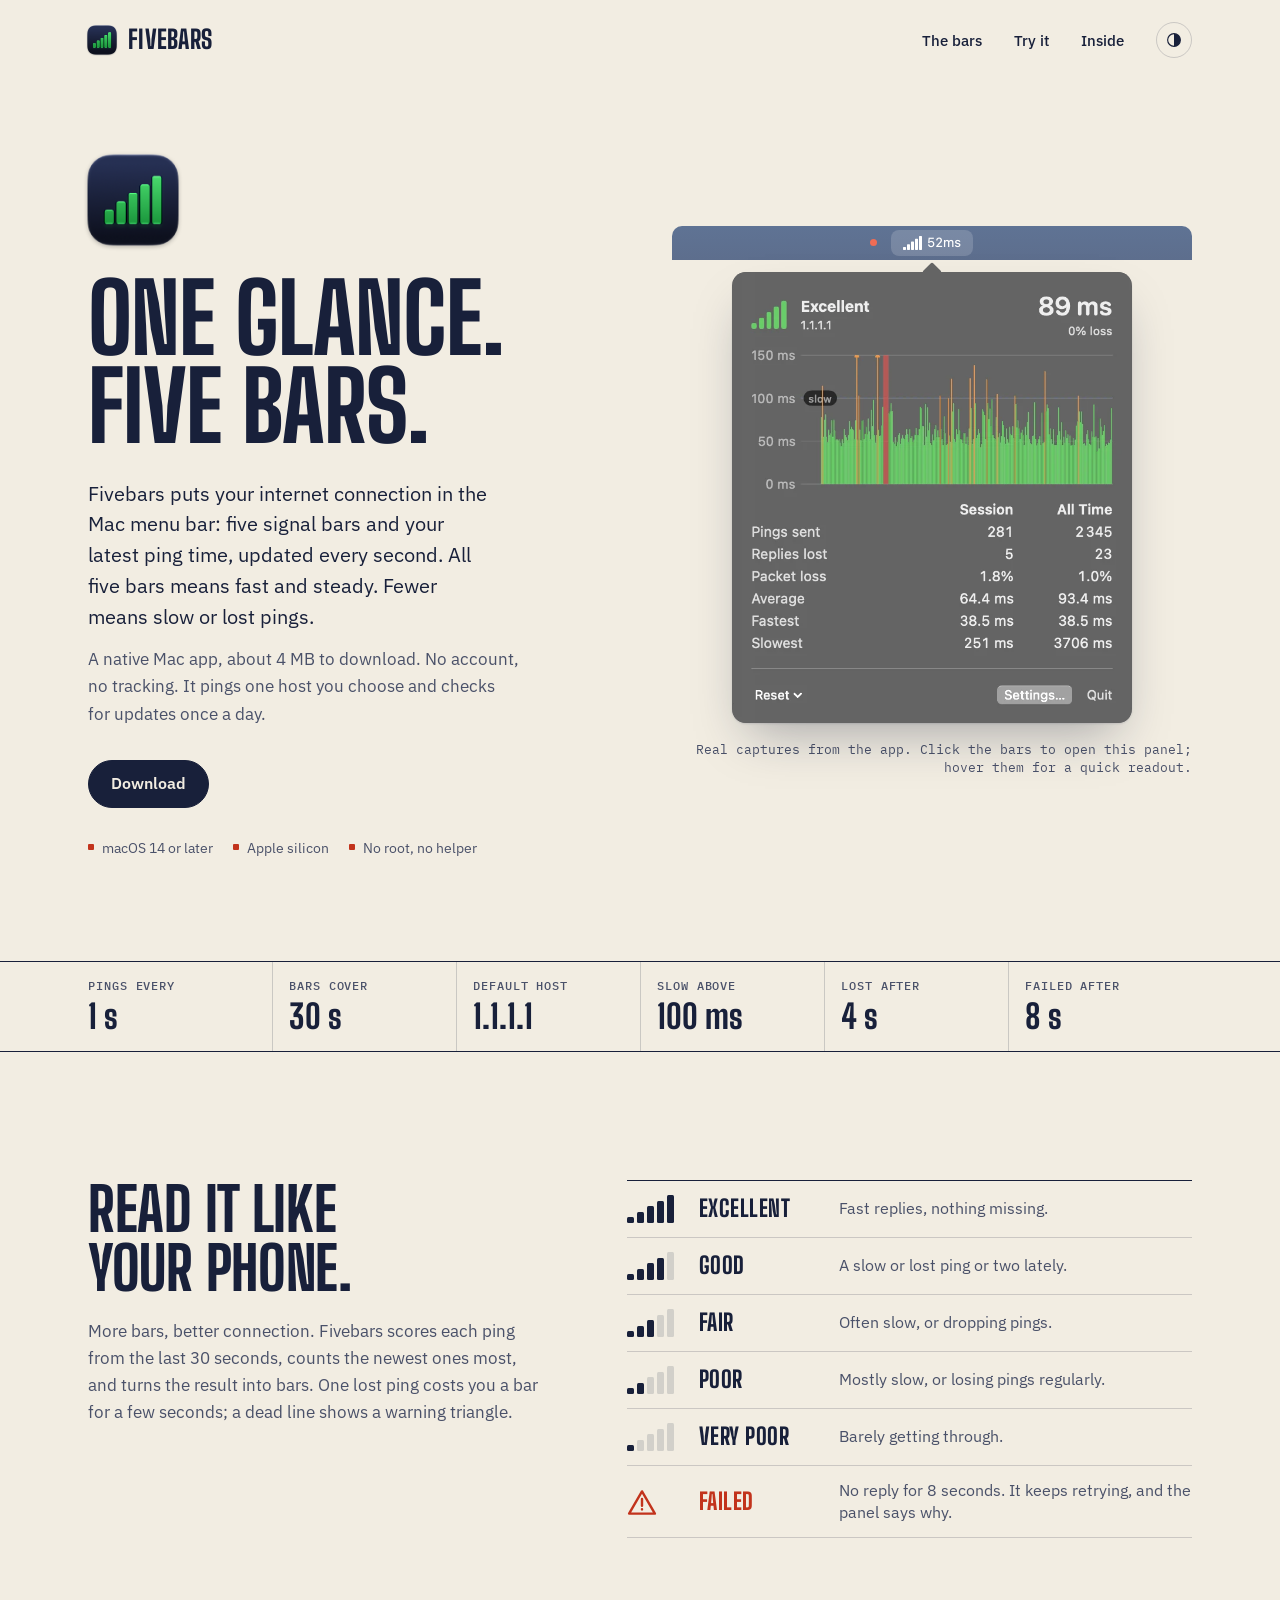
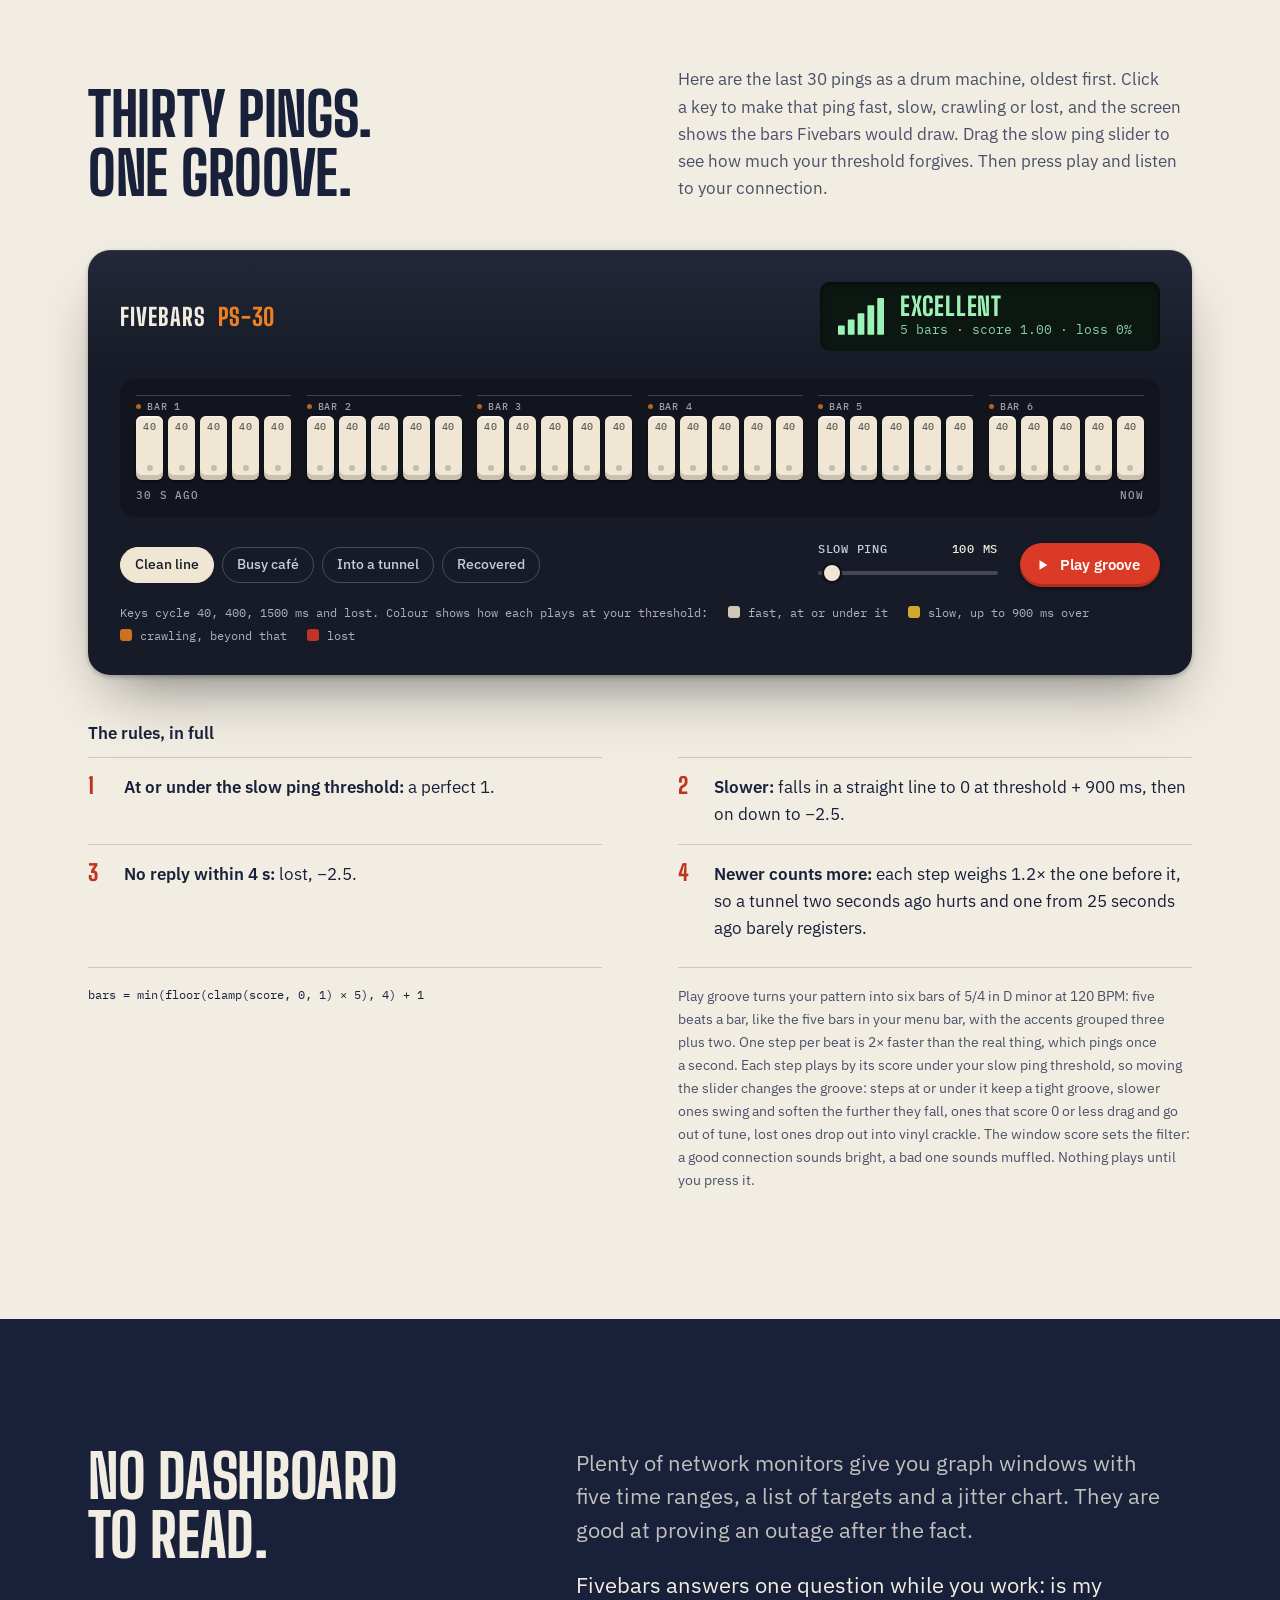
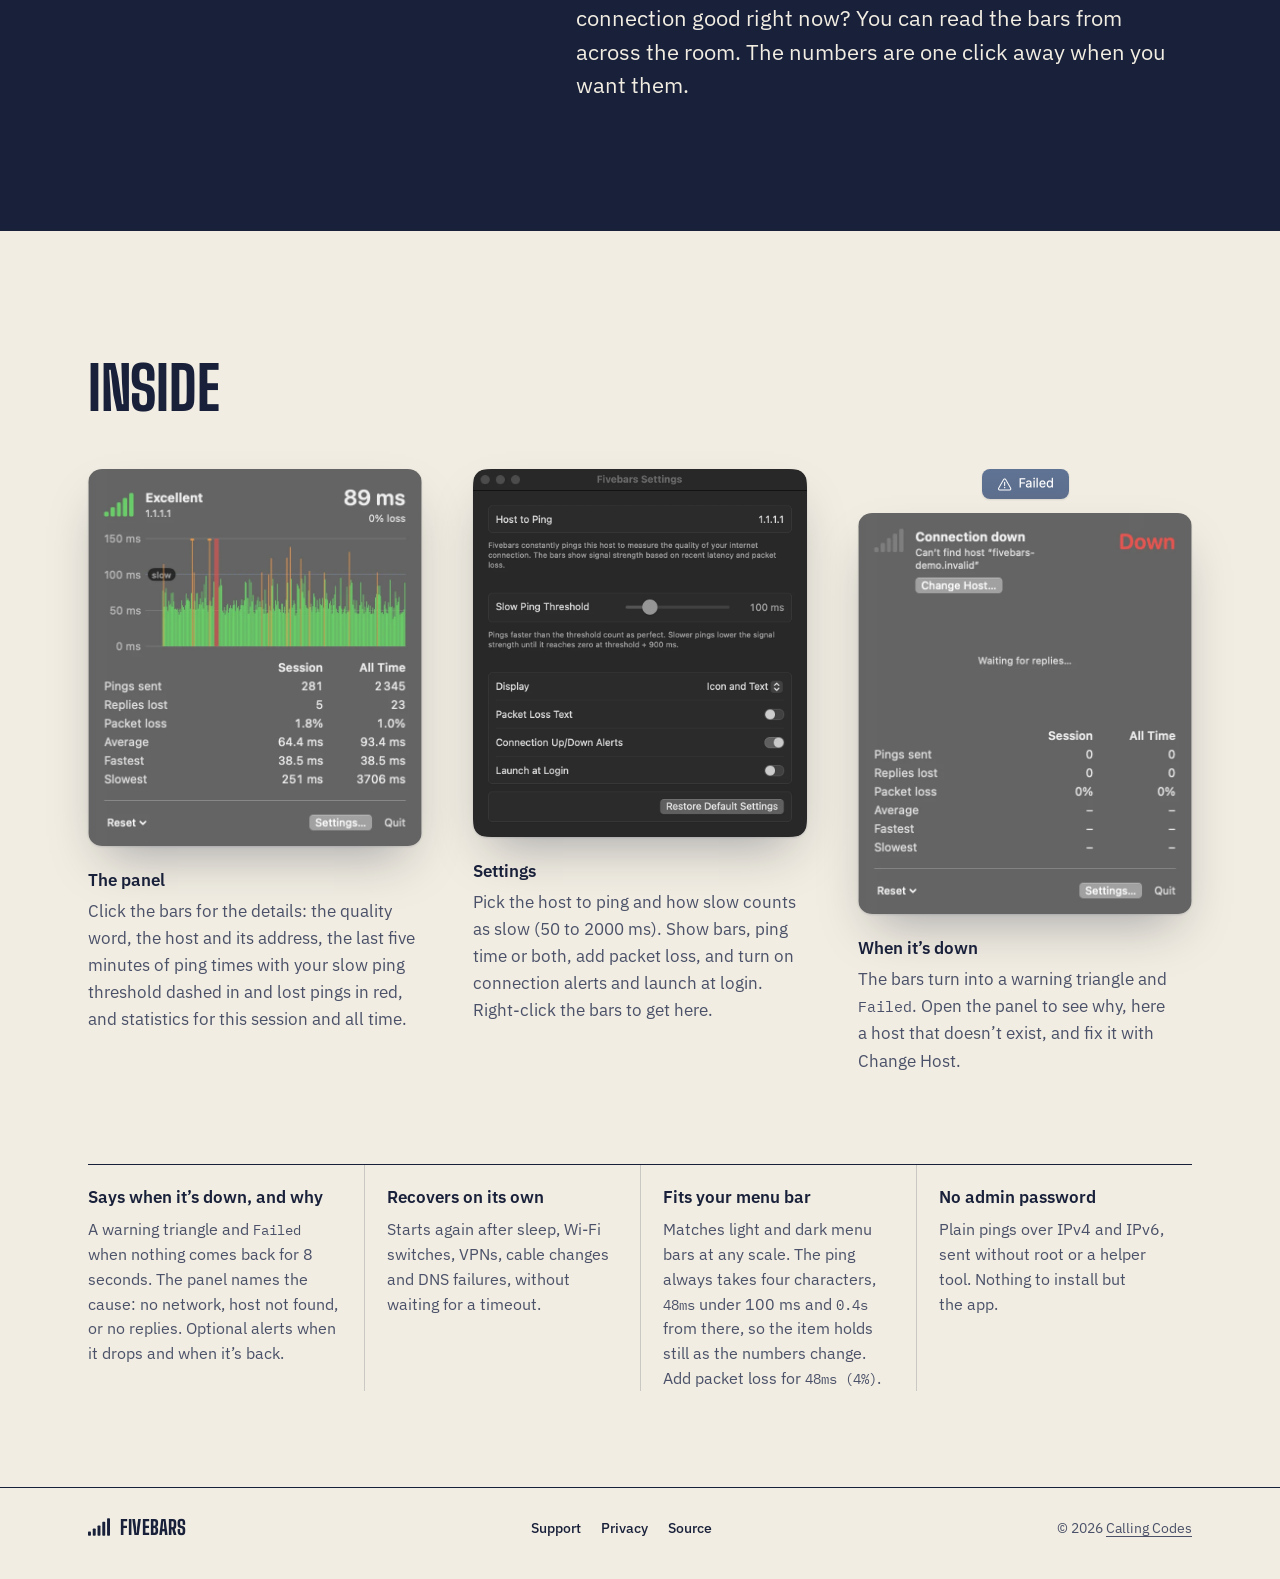
==== commit 2b15b753: "Enable the Download button for the 0.9.0 beta" ====
--- a/site/index.html
+++ b/site/index.html
@@ -87,11 +87,9 @@
     <img class="app-icon" src="assets/icon-128.png" srcset="assets/icon-128.png 1x, assets/icon-256.png 2x" width="112" height="112" alt="Fivebars app icon">
     <h1>One glance.<br>Five bars.</h1>
     <p class="lede"><span data-product>Fivebars</span> puts your internet connection in the Mac menu bar: five signal bars and your latest ping time, updated every second. All five bars means fast and steady. Fewer means slow or lost pings.</p>
-    <p class="lineage">A&nbsp;native Mac app, under 2&nbsp;MB to download. No&nbsp;account, no&nbsp;tracking. It pings one host you choose and checks for updates once a&nbsp;day.</p>
+    <p class="lineage">A&nbsp;native Mac app, about 4&nbsp;MB to download. No&nbsp;account, no&nbsp;tracking. It pings one host you choose and checks for&nbsp;updates once a&nbsp;day.</p>
     <div class="ctas">
-      <!-- Coming soon until the first notarized release is on R2. Then: data-href -> href, drop
-           aria-disabled and title, and swap "ghost" + <em>soon</em> for the live button style. -->
-      <a class="btn ghost" data-href="https://callingcodes.com/fivebars/download/latest" aria-disabled="true" title="No release yet">Download <em>soon</em></a>
+      <a class="btn primary" href="https://callingcodes.com/fivebars/download/latest">Download</a>
     </div>
     <ul class="specs" aria-label="Requirements">
       <li>macOS 14 or later</li>
--- a/site/assets/site.css
+++ b/site/assets/site.css
@@ -114,8 +114,6 @@
 .btn.primary { background: var(--ink); color: var(--paper); }
 .btn.primary:hover { background: var(--signal); border-color: var(--signal); color: var(--signal-ink); }
 .btn.primary:active { transform: translateY(1px); }
-.btn.ghost { color: var(--ink-2); border-color: var(--rule); border-style: dashed; cursor: not-allowed; }
-.btn.ghost em { font-style: normal; font-family: var(--mono); font-size: 0.75rem; font-weight: 500; text-transform: uppercase; letter-spacing: 0.06em; color: var(--signal); }
 
 .specs { display: flex; flex-wrap: wrap; gap: 8px 20px; list-style: none; margin: 0; padding: 0; font-size: 0.9rem; color: var(--ink-2); }
 .specs li { display: inline-flex; align-items: center; gap: 8px; }
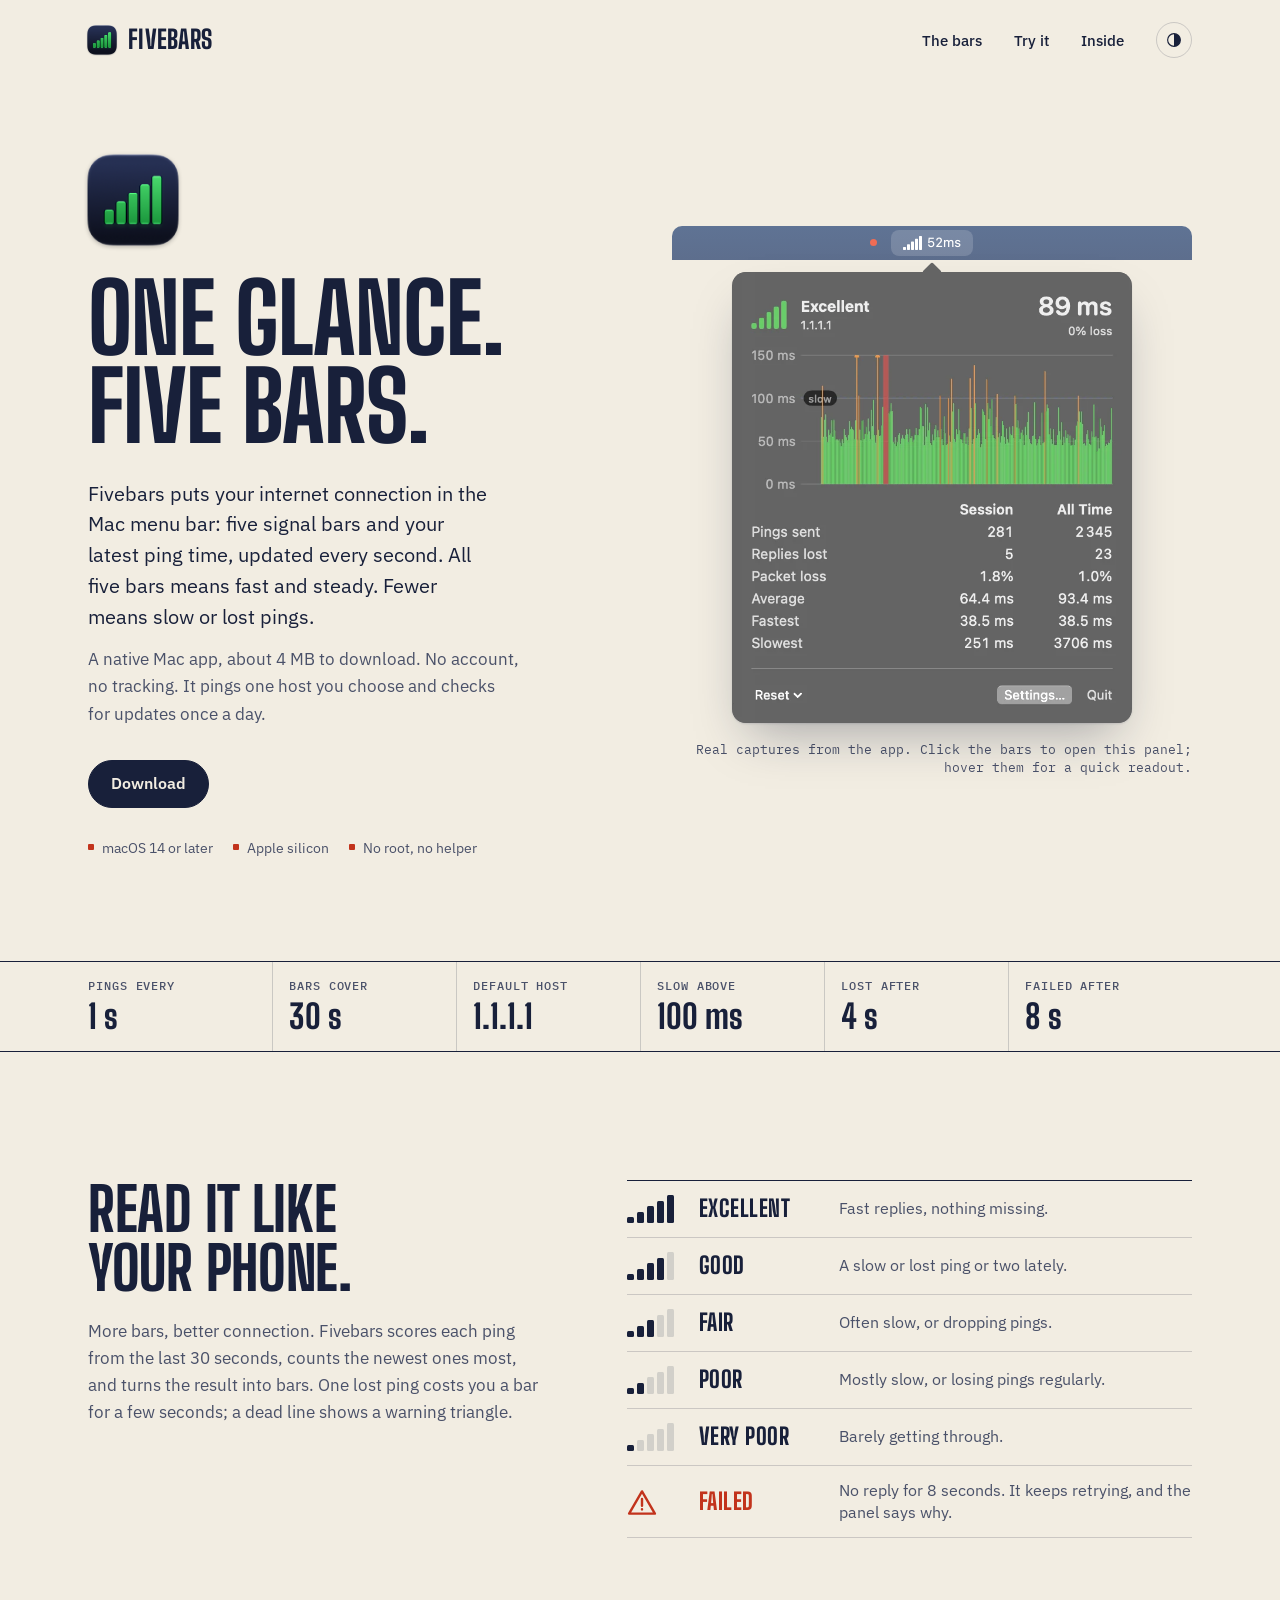
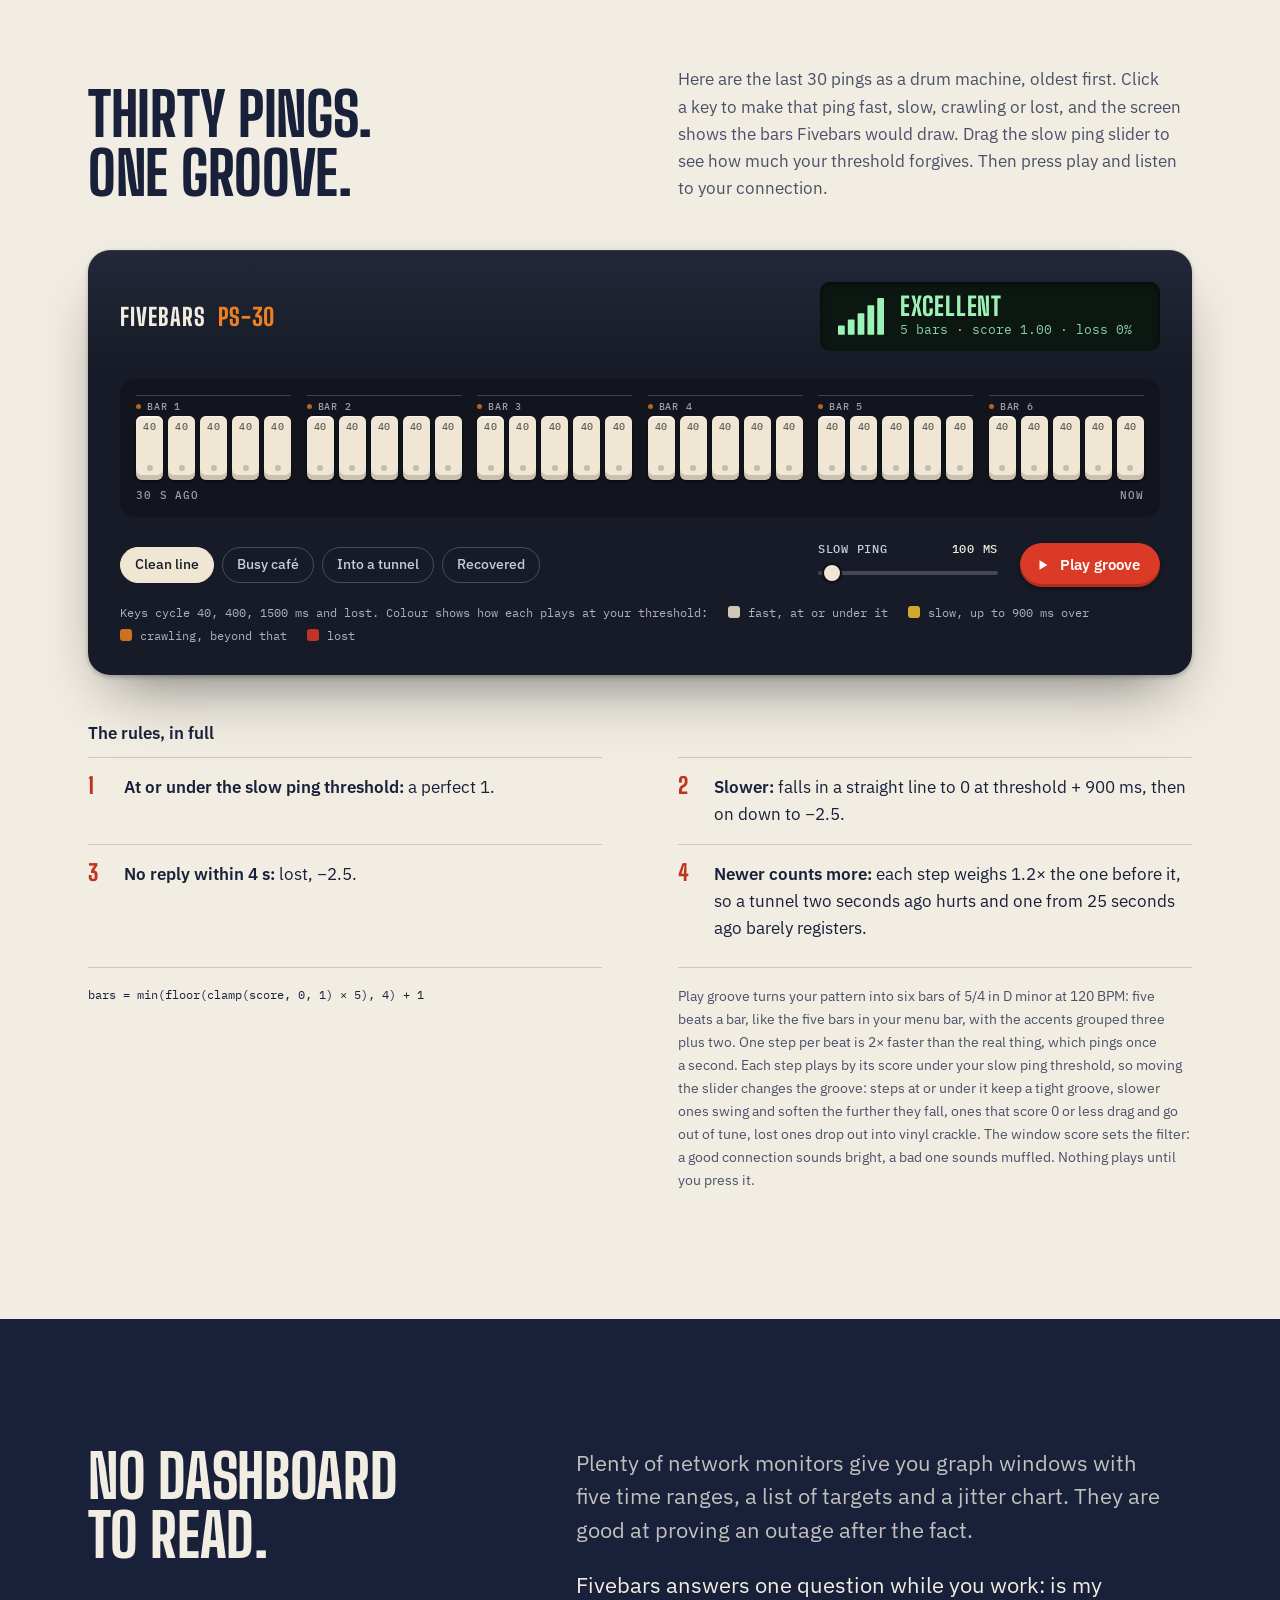
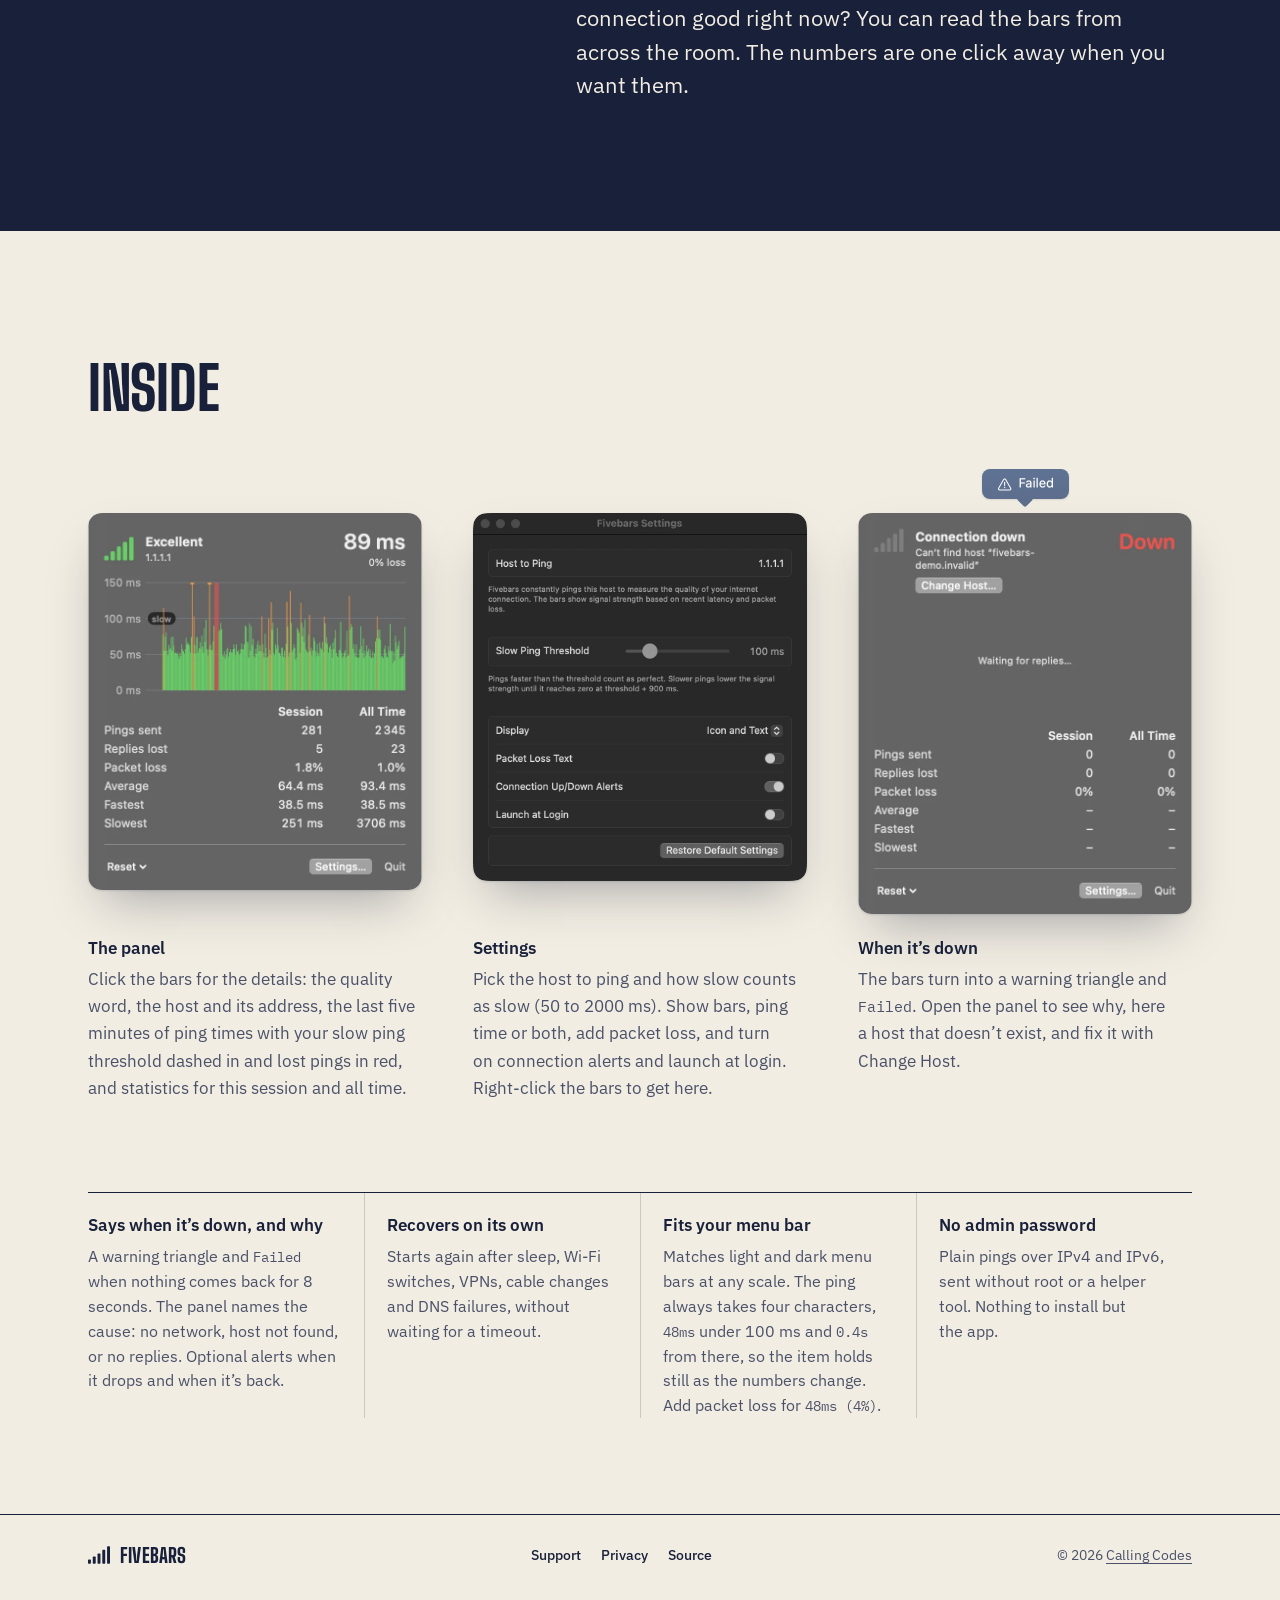
==== commit b52f6343: "Align the Inside windows and captions, Failed pill above its window" ====
--- a/site/index.html
+++ b/site/index.html
@@ -224,7 +224,7 @@
       <img src="assets/settings.webp" width="880" height="970" loading="lazy" alt="The Fivebars Settings window: host to ping set to 1.1.1.1, slow ping threshold slider at 100 ms, display set to Icon and Text, switches for packet loss text, connection alerts and launch at login, and Restore Default Settings">
       <figcaption>
         <h3>Settings</h3>
-        <p>Pick the host to ping and how slow counts as slow (50 to 2000&nbsp;ms). Show bars, ping time or both, add packet loss, and turn on connection alerts and launch at login. Right-click the bars to get here.</p>
+        <p>Pick the host to&nbsp;ping and how slow counts as&nbsp;slow (50&nbsp;to 2000&nbsp;ms). Show bars, ping time or&nbsp;both, add packet loss, and turn on&nbsp;connection alerts and launch at&nbsp;login. Right-click the bars to&nbsp;get here.</p>
       </figcaption>
     </figure>
     <figure class="shot shot-down">
@@ -232,7 +232,7 @@
       <img src="assets/popover-down.webp" width="682" height="820" loading="lazy" alt="The panel when the connection is down: grey bars, Connection down, Can&rsquo;t find host, a Change Host button and a red Down where the ping time usually is">
       <figcaption>
         <h3>When it&rsquo;s down</h3>
-        <p>The bars turn into a&nbsp;warning triangle and <code>Failed</code>. Open the panel to see why, here a&nbsp;host that doesn&rsquo;t exist, and fix it with Change Host.</p>
+        <p>The bars turn into a&nbsp;warning triangle and <code>Failed</code>. Open the panel to&nbsp;see why, here a&nbsp;host that doesn&rsquo;t exist, and fix it with Change Host.</p>
       </figcaption>
     </figure>
   </div>
--- a/site/assets/site.css
+++ b/site/assets/site.css
@@ -278,12 +278,14 @@
 /* Inside */
 .inside { padding-top: clamp(72px, 10vw, 136px); padding-bottom: clamp(56px, 8vw, 96px); }
 .inside h2 { margin-bottom: clamp(32px, 4vw, 56px); }
-.inside-grid { display: grid; grid-template-columns: repeat(3, minmax(0, 1fr)); gap: clamp(28px, 4vw, 64px); align-items: start; }
-.shot { margin: 0; }
-.shot img { border-radius: 14px; box-shadow: var(--shadow); background: transparent; max-height: 620px; width: auto; margin: 0 auto 24px; }
-.shot-down { position: relative; }
-.failed-pill { display: flex; justify-content: center; align-items: center; width: max-content; height: 30px; margin: 0 auto 14px; padding: 0 10px; border-radius: 8px; background: linear-gradient(#5f7394, #5d6e8d); box-shadow: var(--shadow); }
-.failed-pill img { width: auto; height: 20px; margin: 0; box-shadow: none; border-radius: 0; background: none; }
+/* Each figure spans three shared rows (subgrid): pill row, window, caption. The pill row is sized by the Failed pill, so all three windows start on one line and all captions on the next. */
+.inside-grid { display: grid; grid-template-columns: repeat(3, minmax(0, 1fr)); grid-auto-rows: auto; column-gap: clamp(28px, 4vw, 64px); row-gap: 0; }
+.shot { margin: 0; display: grid; grid-row: span 3; grid-template-rows: subgrid; row-gap: 0; }
+.shot > img { grid-row: 2; align-self: start; justify-self: center; border-radius: 14px; box-shadow: var(--shadow); background: transparent; max-height: 620px; width: auto; margin: 0 0 24px; }
+.shot > figcaption { grid-row: 3; }
+.failed-pill { grid-row: 1; align-self: end; justify-self: center; position: relative; display: flex; justify-content: center; align-items: center; width: max-content; height: 30px; margin: 0 0 14px; padding: 0 10px; border-radius: 8px; background: linear-gradient(#5f7394, #5d6e8d); box-shadow: var(--shadow); }
+.failed-pill::after { content: ""; position: absolute; bottom: -6px; left: 50%; margin-left: -6px; width: 12px; height: 12px; background: #5d6e8d; transform: rotate(45deg); border-radius: 2px; }
+.failed-pill img { position: relative; z-index: 1; width: auto; height: 20px; margin: 0; box-shadow: none; border-radius: 0; background: none; }
 .shot figcaption p { color: var(--ink-2); margin: 6px 0 0; max-width: 48ch; }
 .aside { font: 400 0.8rem/1.4 var(--mono); color: var(--ink-2); margin: 28px 0 0; }
 
@@ -324,6 +326,8 @@
   .contrast-grid { grid-template-columns: 1fr; }
   .features { grid-template-columns: repeat(2, minmax(0, 1fr)); }
   .inside-grid { grid-template-columns: repeat(2, minmax(0, 1fr)); }
+  .shot > figcaption { padding-bottom: clamp(40px, 6vw, 64px); }
+  .shot:last-child > figcaption { padding-bottom: 0; }
   .features li:nth-child(3) { padding-left: 0; border-left: 0; }
   .features li:nth-child(n+3) { margin-top: 24px; }
 }
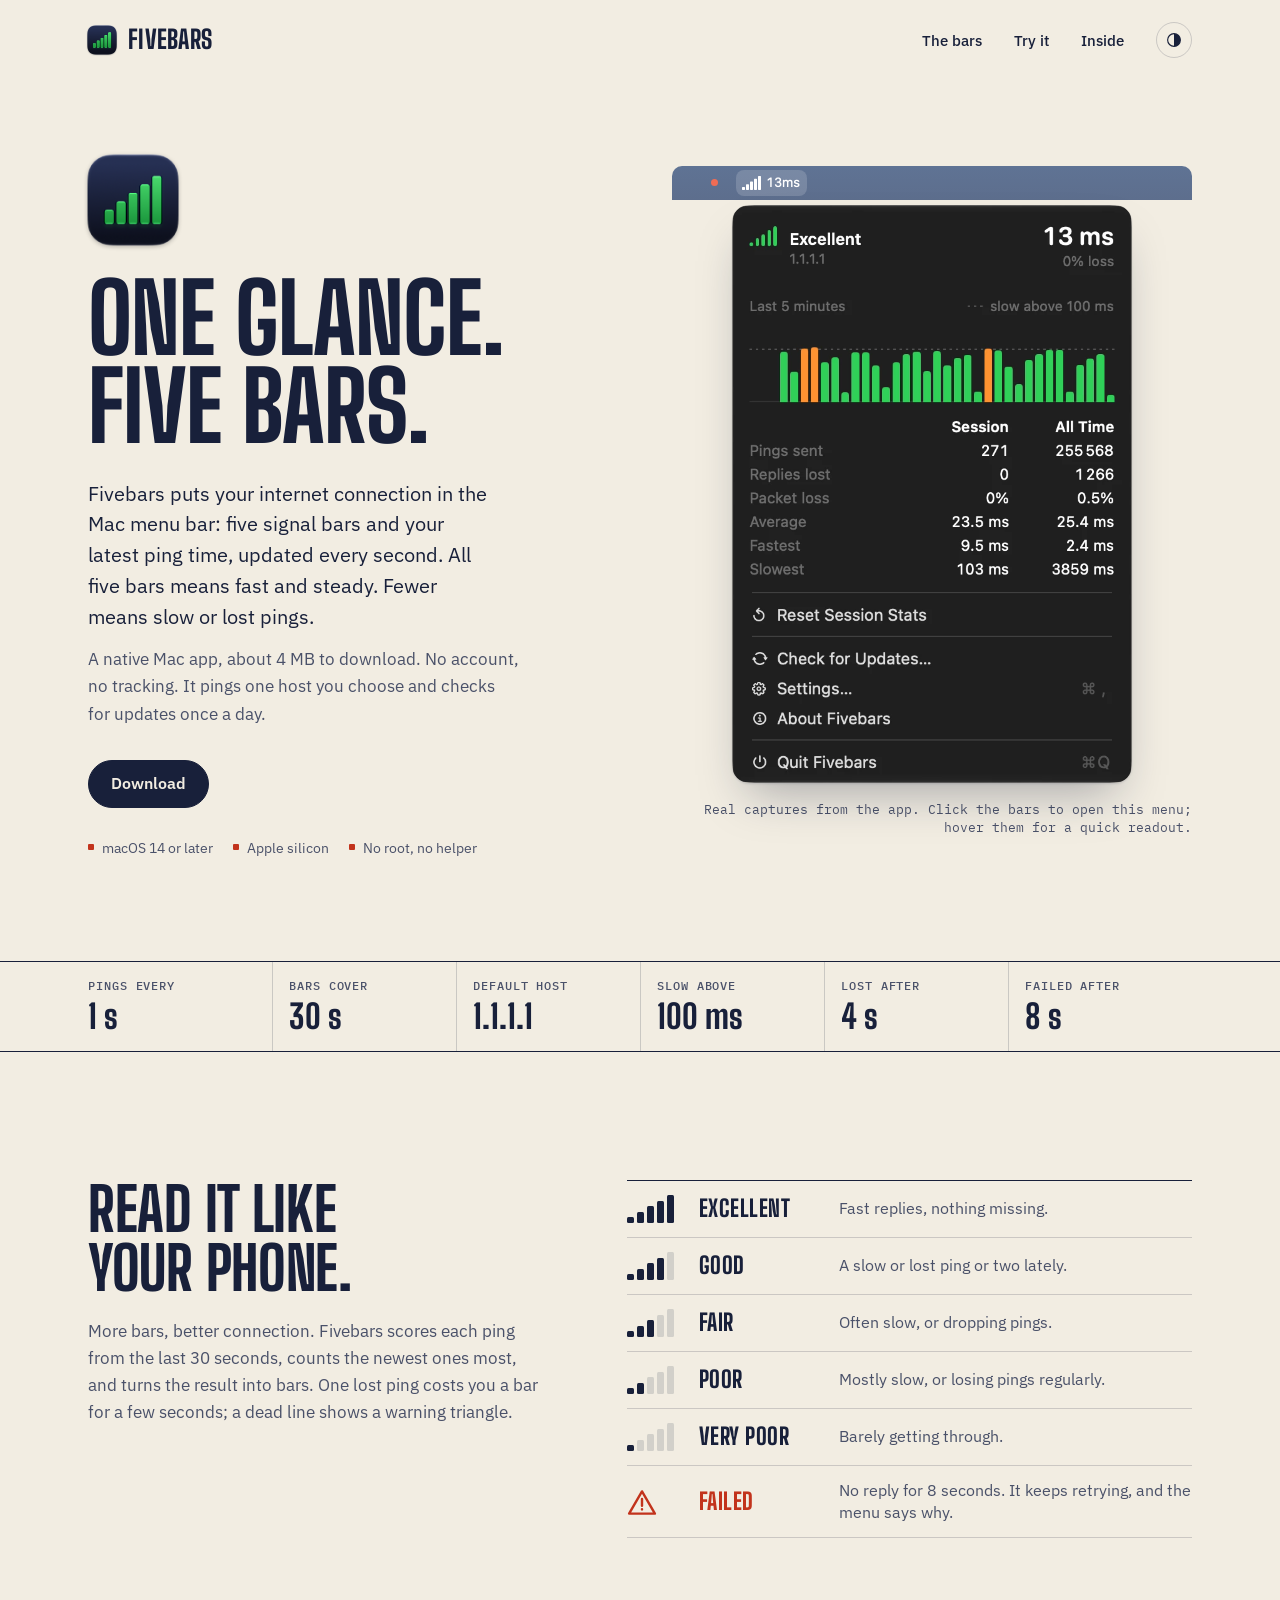
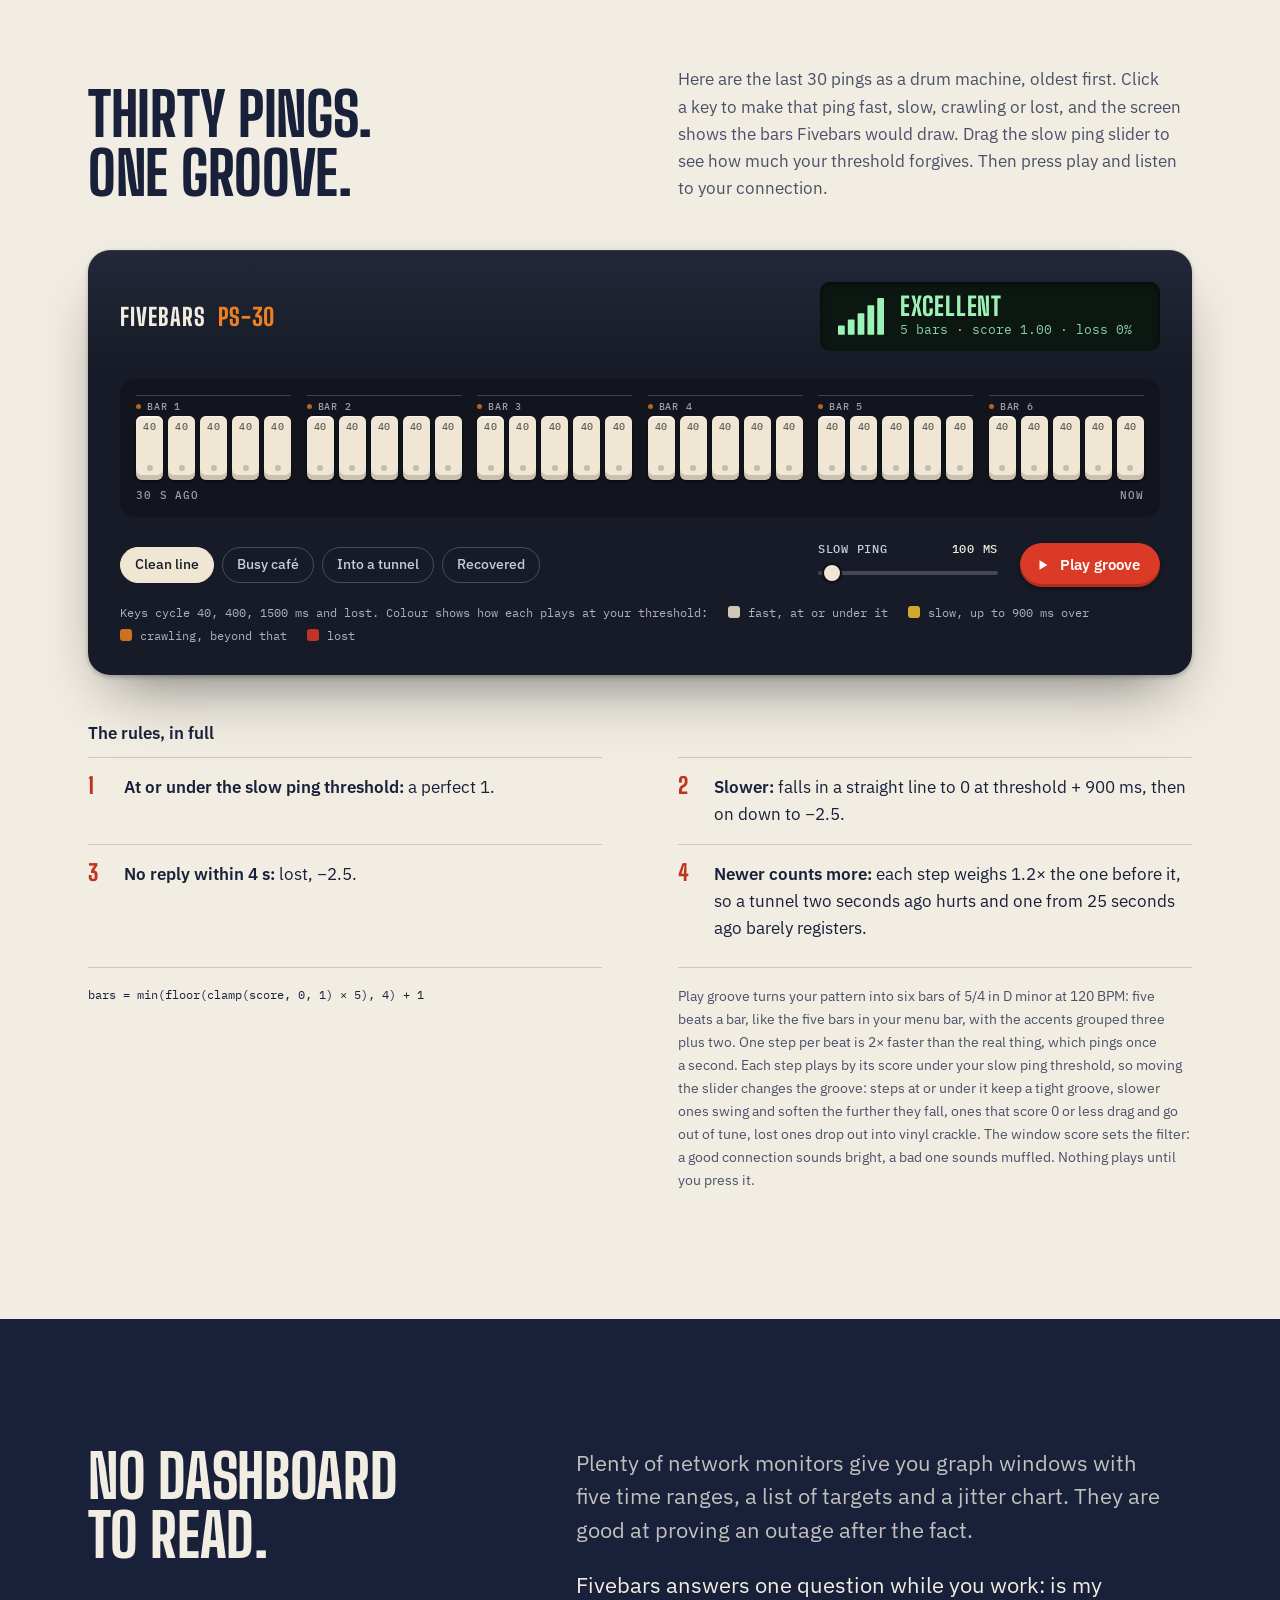
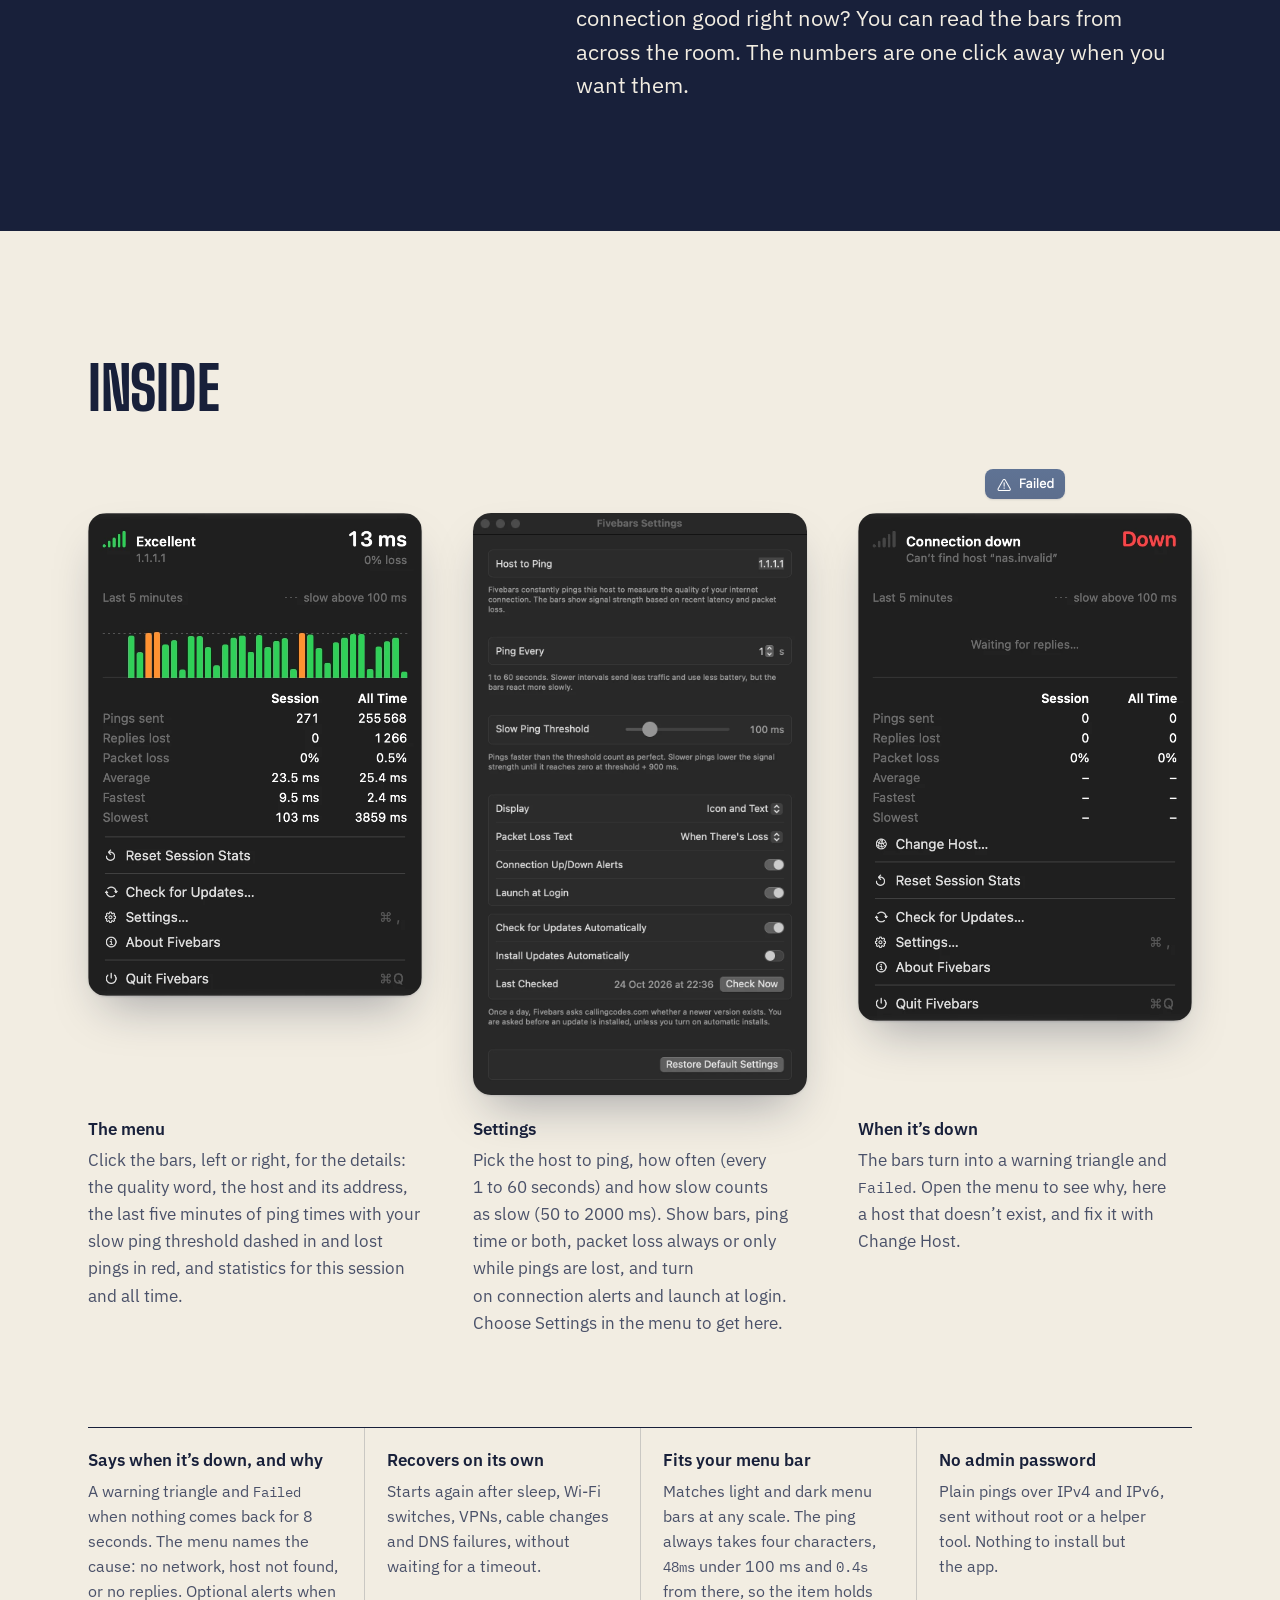
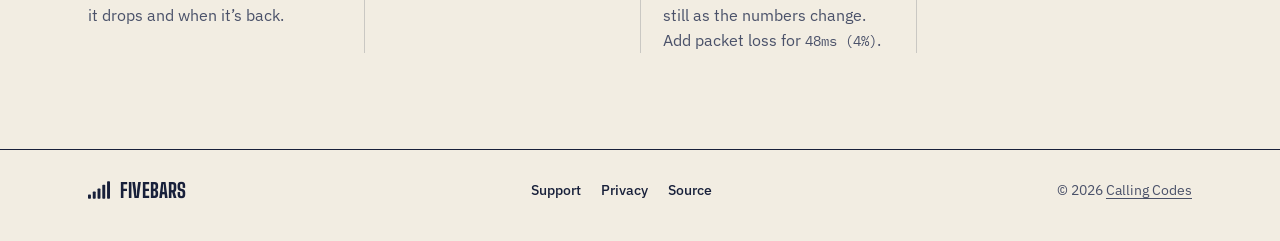
==== commit 8a2c1539: "Refresh the site and README for 1.1.0" ====
--- a/site/index.html
+++ b/site/index.html
@@ -1,18 +1,10 @@
 <!doctype html>
-<!--
-  PRODUCT NAME: one token.
-  The name lives in data-product-name on <html> below. assets/site.js copies it into every
-  element marked data-product, into <title>, into meta[name=description] (from its
-  data-template, where {name} is replaced) and into aria-labels marked data-product-aria.
-  The literal text in the markup is only the no-JS fallback; to rename everywhere, also run:
-    sed -i '' 's/Fivebars/NewName/g' site/index.html
--->
-<html lang="en" data-product-name="Fivebars">
+<html lang="en">
 <head>
 <meta charset="utf-8">
 <meta name="viewport" content="width=device-width, initial-scale=1">
-<title data-template="{name}: Mac menu bar ping and network monitor">Fivebars: Mac menu bar ping and network monitor</title>
-<meta name="description" content="Fivebars is a macOS menu bar network monitor. It pings once a second and shows your connection as five signal bars and your latest ping time." data-template="{name} is a macOS menu bar network monitor. It pings once a second and shows your connection as five signal bars and your latest ping time.">
+<title>Fivebars: Mac menu bar ping and network monitor</title>
+<meta name="description" content="Fivebars is a macOS menu bar network monitor. It pings once a second and shows your connection as five signal bars and your latest ping time.">
 <meta name="color-scheme" content="light dark">
 <link rel="canonical" href="https://callingcodes.com/fivebars/">
 <meta property="og:type" content="website">
@@ -67,9 +59,9 @@
 <a class="skip" href="#main">Skip to content</a>
 
 <header class="top wrap">
-  <a class="wordmark" href="#top" aria-label="Fivebars, home" data-product-aria="{name}, home">
+  <a class="wordmark" href="#top" aria-label="Fivebars, home">
     <img class="mark" src="assets/icon-64.png" srcset="assets/icon-64.png 1x, assets/icon-128.png 2x" width="36" height="36" alt="">
-    <span data-product>Fivebars</span>
+    Fivebars
   </a>
   <nav class="nav" aria-label="Primary">
     <a href="#bars">The bars</a>
@@ -86,7 +78,7 @@
   <div class="hero-copy">
     <img class="app-icon" src="assets/icon-128.png" srcset="assets/icon-128.png 1x, assets/icon-256.png 2x" width="112" height="112" alt="Fivebars app icon">
     <h1>One glance.<br>Five bars.</h1>
-    <p class="lede"><span data-product>Fivebars</span> puts your internet connection in the Mac menu bar: five signal bars and your latest ping time, updated every second. All five bars means fast and steady. Fewer means slow or lost pings.</p>
+    <p class="lede">Fivebars puts your internet connection in the Mac menu bar: five signal bars and your latest ping time, updated every second. All five bars means fast and steady. Fewer means slow or lost pings.</p>
     <p class="lineage">A&nbsp;native Mac app, about 4&nbsp;MB to download. No&nbsp;account, no&nbsp;tracking. It pings one host you choose and checks for&nbsp;updates once a&nbsp;day.</p>
     <div class="ctas">
       <a class="btn primary" href="https://callingcodes.com/fivebars/download/latest">Download</a>
@@ -98,16 +90,16 @@
     </ul>
   </div>
 
-  <figure class="stage" aria-label="Fivebars in the menu bar with its panel open" data-product-aria="{name} in the menu bar with its panel open">
+  <figure class="stage" aria-label="Fivebars in the menu bar with its menu open">
     <div class="menubar">
       <span class="tempo" aria-hidden="true"></span>
-      <span class="pill" tabindex="0" aria-describedby="pill-tip"><img src="assets/menubar.png" width="70" height="20" alt="Menu bar item: five bars and 52ms"><span class="tip" id="pill-tip" role="tooltip">Latest Ping Time: 52ms
+      <span class="pill" tabindex="0" aria-describedby="pill-tip"><img src="assets/menubar.png" width="59" height="20" alt="Menu bar item: five bars and 13ms"><span class="tip" id="pill-tip" role="tooltip">Latest Ping Time: 13ms
 Recent Packet Loss: 0%</span></span>
     </div>
     <div class="popover">
-      <img src="assets/popover.webp" width="682" height="770" alt="The Fivebars panel: five green bars, Excellent, host 1.1.1.1, 89 ms and 0% loss, then five minutes of ping times, mostly green with a few orange slow pings and one red lost ping, and statistics for this session and all time" fetchpriority="high">
-    </div>
-    <figcaption>Real captures from the app. Click the bars to open this panel; hover them for a&nbsp;quick readout.</figcaption>
+      <img src="assets/popover.webp" width="640" height="926" alt="The Fivebars menu: five green bars, Excellent, host 1.1.1.1, the latest ping time and packet loss, five minutes of ping times as green bars with a few orange slow ones, statistics for this session and all time, then Reset Session Stats, Check for Updates, Settings, About and Quit" fetchpriority="high">
+    </div>
+    <figcaption>Real captures from the app. Click the bars to open this menu; hover them for a&nbsp;quick readout.</figcaption>
   </figure>
 </section>
 
@@ -125,7 +117,7 @@
 <section class="ladder-section wrap" id="bars">
   <div class="ladder-intro">
     <h2>Read it like your phone.</h2>
-    <p>More bars, better connection. <span data-product>Fivebars</span> scores each ping from the last 30 seconds, counts the newest ones most, and turns the result into bars. One lost ping costs you a&nbsp;bar for a&nbsp;few seconds; a&nbsp;dead line shows a&nbsp;warning triangle.</p>
+    <p>More bars, better connection. Fivebars scores each ping from the last 30 seconds, counts the newest ones most, and turns the result into bars. One lost ping costs you a&nbsp;bar for a&nbsp;few seconds; a&nbsp;dead line shows a&nbsp;warning triangle.</p>
   </div>
   <ol class="ladder" aria-label="What each reading means">
     <li data-bars="5"><span class="glyph" aria-hidden="true"><i></i><i></i><i></i><i></i><i></i></span><strong>Excellent</strong><span>Fast replies, nothing missing.</span></li>
@@ -133,19 +125,19 @@
     <li data-bars="3"><span class="glyph" aria-hidden="true"><i></i><i></i><i></i><i></i><i></i></span><strong>Fair</strong><span>Often slow, or dropping pings.</span></li>
     <li data-bars="2"><span class="glyph" aria-hidden="true"><i></i><i></i><i></i><i></i><i></i></span><strong>Poor</strong><span>Mostly slow, or losing pings regularly.</span></li>
     <li data-bars="1"><span class="glyph" aria-hidden="true"><i></i><i></i><i></i><i></i><i></i></span><strong>Very poor</strong><span>Barely getting through.</span></li>
-    <li data-bars="0" class="down"><span class="glyph" aria-hidden="true"><svg viewBox="0 0 20 18"><path d="M10 1.6 18.6 16.4H1.4z"/><path d="M10 6.6v4.6M10 13.4v.2" class="stroke"/></svg></span><strong>Failed</strong><span>No reply for 8 seconds. It keeps retrying, and the panel says why.</span></li>
+    <li data-bars="0" class="down"><span class="glyph" aria-hidden="true"><svg viewBox="0 0 20 18"><path d="M10 1.6 18.6 16.4H1.4z"/><path d="M10 6.6v4.6M10 13.4v.2" class="stroke"/></svg></span><strong>Failed</strong><span>No reply for 8 seconds. It keeps retrying, and the menu says why.</span></li>
   </ol>
 </section>
 
 <section class="seq-section wrap" id="sequencer">
   <div class="seq-intro">
     <h2>Thirty pings.<br>One groove.</h2>
-    <p>Here are the last 30 pings as a&nbsp;drum machine, oldest first. Click a&nbsp;key to make that ping fast, slow, crawling or lost, and the screen shows the bars <span data-product>Fivebars</span> would draw. Drag the slow ping slider to see how much your threshold forgives. Then press play and listen to your connection.</p>
+    <p>Here are the last 30 pings as a&nbsp;drum machine, oldest first. Click a&nbsp;key to make that ping fast, slow, crawling or lost, and the screen shows the bars Fivebars would draw. Drag the slow ping slider to see how much your threshold forgives. Then press play and listen to your connection.</p>
   </div>
 
   <div class="machine" aria-labelledby="machine-title">
     <div class="machine-top">
-      <p class="machine-title" id="machine-title"><span data-product>Fivebars</span> <span class="model">PS-30</span></p>
+      <p class="machine-title" id="machine-title">Fivebars <span class="model">PS-30</span></p>
       <div class="lcd" aria-live="polite">
         <svg class="lcd-bars" viewBox="0 0 75 60" aria-hidden="true"><rect x="0" y="45" width="11" height="15" rx="1.5"/><rect x="16" y="35" width="11" height="25" rx="1.5"/><rect x="32" y="25" width="11" height="35" rx="1.5"/><rect x="48" y="12" width="11" height="48" rx="1.5"/><rect x="64" y="0" width="11" height="60" rx="1.5"/></svg>
         <div class="lcd-text">
@@ -205,7 +197,7 @@
     <h2>No dashboard to read.</h2>
     <div class="contrast-text">
       <p>Plenty of network monitors give you graph windows with five time ranges, a&nbsp;list of targets and a&nbsp;jitter chart. They are good at proving an outage after the fact.</p>
-      <p><span data-product>Fivebars</span> answers one question while you work: is my connection good right now? You can read the bars from across the room. The numbers are one click away when you want them.</p>
+      <p>Fivebars answers one question while you work: is my connection good right now? You can read the bars from across the room. The numbers are one click away when you want them.</p>
     </div>
   </div>
 </section>
@@ -214,31 +206,31 @@
   <h2>Inside</h2>
   <div class="inside-grid">
     <figure class="shot">
-      <img src="assets/popover.webp" width="682" height="770" loading="lazy" alt="The panel: quality word, host, latest ping, a five-minute ping chart with the slow ping threshold marked, and session and all-time statistics with a Reset menu">
+      <img src="assets/popover.webp" width="640" height="926" loading="lazy" alt="The menu: quality word, host, latest ping, a five-minute ping chart with the slow ping threshold marked, session and all-time statistics, and rows for Reset Session Stats, Check for Updates, Settings, About and Quit">
       <figcaption>
-        <h3>The panel</h3>
-        <p>Click the bars for the details: the quality word, the host and its address, the last five minutes of ping times with your slow ping threshold dashed in and lost pings in red, and statistics for this session and all time.</p>
+        <h3>The menu</h3>
+        <p>Click the bars, left or&nbsp;right, for the details: the quality word, the host and its address, the last five minutes of ping times with your slow ping threshold dashed in and lost pings in&nbsp;red, and statistics for this session and all time.</p>
       </figcaption>
     </figure>
     <figure class="shot">
-      <img src="assets/settings.webp" width="880" height="970" loading="lazy" alt="The Fivebars Settings window: host to ping set to 1.1.1.1, slow ping threshold slider at 100 ms, display set to Icon and Text, switches for packet loss text, connection alerts and launch at login, and Restore Default Settings">
+      <img src="assets/settings.webp" width="880" height="1534" loading="lazy" alt="The Fivebars Settings window: host to ping set to 1.1.1.1, ping every 1 second with a stepper, slow ping threshold slider at 100 ms, display set to Icon and Text, packet loss text set to When There&rsquo;s Loss, switches for connection alerts and launch at login, and the update settings">
       <figcaption>
         <h3>Settings</h3>
-        <p>Pick the host to&nbsp;ping and how slow counts as&nbsp;slow (50&nbsp;to 2000&nbsp;ms). Show bars, ping time or&nbsp;both, add packet loss, and turn on&nbsp;connection alerts and launch at&nbsp;login. Right-click the bars to&nbsp;get here.</p>
+        <p>Pick the host to&nbsp;ping, how often (every 1&nbsp;to&nbsp;60&nbsp;seconds) and how slow counts as&nbsp;slow (50&nbsp;to 2000&nbsp;ms). Show bars, ping time or&nbsp;both, packet loss always or&nbsp;only while pings are lost, and turn on&nbsp;connection alerts and launch at&nbsp;login. Choose Settings in&nbsp;the menu to&nbsp;get here.</p>
       </figcaption>
     </figure>
     <figure class="shot shot-down">
-      <span class="failed-pill"><img src="assets/menubar-failed.png" width="67" height="20" loading="lazy" alt="Menu bar item: a warning triangle and Failed"></span>
-      <img src="assets/popover-down.webp" width="682" height="820" loading="lazy" alt="The panel when the connection is down: grey bars, Connection down, Can&rsquo;t find host, a Change Host button and a red Down where the ping time usually is">
+      <span class="failed-pill"><img src="assets/menubar-failed.png" width="60" height="20" loading="lazy" alt="Menu bar item: a warning triangle and Failed"></span>
+      <img src="assets/popover-down.webp" width="640" height="974" loading="lazy" alt="The menu when the connection is down: grey bars, Connection down, Can&rsquo;t find host nas.invalid, a red Down where the ping time usually is, and a Change Host row above the usual ones">
       <figcaption>
         <h3>When it&rsquo;s down</h3>
-        <p>The bars turn into a&nbsp;warning triangle and <code>Failed</code>. Open the panel to&nbsp;see why, here a&nbsp;host that doesn&rsquo;t exist, and fix it with Change Host.</p>
+        <p>The bars turn into a&nbsp;warning triangle and <code>Failed</code>. Open the menu to&nbsp;see why, here a&nbsp;host that doesn&rsquo;t exist, and fix it with Change Host.</p>
       </figcaption>
     </figure>
   </div>
 
   <ul class="features">
-    <li><h3>Says when it&rsquo;s down, and why</h3><p>A&nbsp;warning triangle and <code>Failed</code> when nothing comes back for 8 seconds. The panel names the cause: no network, host not found, or no replies. Optional alerts when it drops and when it&rsquo;s back.</p></li>
+    <li><h3>Says when it&rsquo;s down, and why</h3><p>A&nbsp;warning triangle and <code>Failed</code> when nothing comes back for 8 seconds. The menu names the cause: no network, host not found, or no replies. Optional alerts when it drops and when it&rsquo;s back.</p></li>
     <li><h3>Recovers on its own</h3><p>Starts again after sleep, Wi-Fi switches, VPNs, cable changes and DNS failures, without waiting for a&nbsp;timeout.</p></li>
     <li><h3>Fits your menu bar</h3><p>Matches light and dark menu bars at any scale. The ping always takes four characters, <code>48ms</code> under 100&nbsp;ms and <code>0.4s</code> from there, so the item holds still as the numbers change. Add packet loss for <code>48ms (4%)</code>.</p></li>
     <li><h3>No admin password</h3><p>Plain pings over IPv4 and IPv6, sent without root or a&nbsp;helper tool. Nothing to install but the app.</p></li>
@@ -248,7 +240,7 @@
 
 <footer class="foot">
   <div class="wrap foot-row">
-    <span class="wordmark small"><svg class="mark" viewBox="0 0 30 24" aria-hidden="true"><rect x="0" y="18" width="4" height="6" rx="1"/><rect x="6.5" y="14" width="4" height="10" rx="1"/><rect x="13" y="10" width="4" height="14" rx="1"/><rect x="19.5" y="5" width="4" height="19" rx="1"/><rect x="26" y="0" width="4" height="24" rx="1"/></svg><span data-product>Fivebars</span></span>
+    <span class="wordmark small"><svg class="mark" viewBox="0 0 30 24" aria-hidden="true"><rect x="0" y="18" width="4" height="6" rx="1"/><rect x="6.5" y="14" width="4" height="10" rx="1"/><rect x="13" y="10" width="4" height="14" rx="1"/><rect x="19.5" y="5" width="4" height="19" rx="1"/><rect x="26" y="0" width="4" height="24" rx="1"/></svg>Fivebars</span>
     <nav class="foot-links" aria-label="Footer">
       <!-- Extensionless links match the canonicals: Cloudflare Workers (html_handling auto-trailing-slash) redirects support.html to support. -->
       <a href="support">Support</a>
--- a/site/assets/site.css
+++ b/site/assets/site.css
@@ -119,16 +119,15 @@
 .specs li { display: inline-flex; align-items: center; gap: 8px; }
 .specs li::before { content: ""; width: 6px; height: 6px; border-radius: 1px; background: var(--signal); }
 
-/* Stage: menu bar strip with the real popover hanging from it */
-/* One anchor: the stage centre. The pill sits in the middle grid column and the popover is centred, so the arrow (left: 50%) lands under the pill's middle at any width and for any item width (52ms or Failed). */
-.stage { margin: 0; position: relative; display: flex; flex-direction: column; align-items: center; }
-.menubar { width: 100%; height: 34px; border-radius: 10px 10px 0 0; background: linear-gradient(#5f7394, #5d6e8d); display: grid; grid-template-columns: minmax(0, 1fr) auto minmax(0, 1fr); align-items: center; }
+/* Stage: menu bar strip with the real menu hanging from it */
+/* The menu column is centred and as wide as the menu. Like the real one, the menu drops just below the bar with no arrow, its left edge a hair left of the item (the pill sits 4px in). */
+.stage { --menu-w: min(100%, 400px); margin: 0; position: relative; display: flex; flex-direction: column; align-items: center; }
+.menubar { width: 100%; height: 34px; border-radius: 10px 10px 0 0; background: linear-gradient(#5f7394, #5d6e8d); display: grid; grid-template-columns: minmax(0, 1fr) var(--menu-w) minmax(0, 1fr); align-items: center; }
 .tempo { justify-self: end; width: 7px; height: 7px; border-radius: 50%; background: #ff6b4f; margin-right: 14px; opacity: 0.9; }
-.pill { display: inline-flex; align-items: center; height: 26px; padding: 0 6px; border-radius: 8px; background: rgba(255, 255, 255, 0.16); }
+.pill { justify-self: start; margin-left: 4px; display: inline-flex; align-items: center; height: 26px; padding: 0 6px; border-radius: 8px; background: rgba(255, 255, 255, 0.16); }
 .pill img { width: auto; height: 20px; }
-.popover { position: relative; width: min(100%, 400px); margin-top: 12px; border-radius: 14px; box-shadow: var(--shadow); background: #646464; }
-.popover::before { content: ""; position: absolute; top: -7px; left: 50%; margin-left: -7px; width: 14px; height: 14px; background: #646464; transform: rotate(45deg); border-radius: 2px; }
-.popover img { position: relative; border-radius: 14px; }
+.popover { width: var(--menu-w); margin-top: 5px; border-radius: 17px; box-shadow: var(--shadow); }
+.popover img { border-radius: 17px; }
 .stage figcaption { align-self: stretch; margin-top: 18px; font: 400 0.8rem/1.4 var(--mono); color: var(--ink-2); text-align: right; }
 
 /* Report strip */
@@ -281,10 +280,9 @@
 /* Each figure spans three shared rows (subgrid): pill row, window, caption. The pill row is sized by the Failed pill, so all three windows start on one line and all captions on the next. */
 .inside-grid { display: grid; grid-template-columns: repeat(3, minmax(0, 1fr)); grid-auto-rows: auto; column-gap: clamp(28px, 4vw, 64px); row-gap: 0; }
 .shot { margin: 0; display: grid; grid-row: span 3; grid-template-rows: subgrid; row-gap: 0; }
-.shot > img { grid-row: 2; align-self: start; justify-self: center; border-radius: 14px; box-shadow: var(--shadow); background: transparent; max-height: 620px; width: auto; margin: 0 0 24px; }
+.shot > img { grid-row: 2; align-self: start; justify-self: center; border-radius: 18px; box-shadow: var(--shadow); background: transparent; max-height: 620px; width: auto; margin: 0 0 24px; }
 .shot > figcaption { grid-row: 3; }
 .failed-pill { grid-row: 1; align-self: end; justify-self: center; position: relative; display: flex; justify-content: center; align-items: center; width: max-content; height: 30px; margin: 0 0 14px; padding: 0 10px; border-radius: 8px; background: linear-gradient(#5f7394, #5d6e8d); box-shadow: var(--shadow); }
-.failed-pill::after { content: ""; position: absolute; bottom: -6px; left: 50%; margin-left: -6px; width: 12px; height: 12px; background: #5d6e8d; transform: rotate(45deg); border-radius: 2px; }
 .failed-pill img { position: relative; z-index: 1; width: auto; height: 20px; margin: 0; box-shadow: none; border-radius: 0; background: none; }
 .shot figcaption p { color: var(--ink-2); margin: 6px 0 0; max-width: 48ch; }
 .aside { font: 400 0.8rem/1.4 var(--mono); color: var(--ink-2); margin: 28px 0 0; }
@@ -341,7 +339,7 @@
 @media (max-width: 600px) {
   .app-icon { width: 80px; margin: 0 0 14px -8px; }
   .nav a { display: none; }
-  .popover { width: min(100%, 330px); }
+  .stage { --menu-w: min(100%, 330px); }
   .report-row { grid-template-columns: repeat(2, minmax(0, 1fr)); }
   .report-row div:nth-child(n) { border-left: 1px solid var(--rule); padding-left: 16px; border-top: 1px solid var(--rule); }
   .report-row div:nth-child(odd) { border-left: 0; padding-left: 0; }
